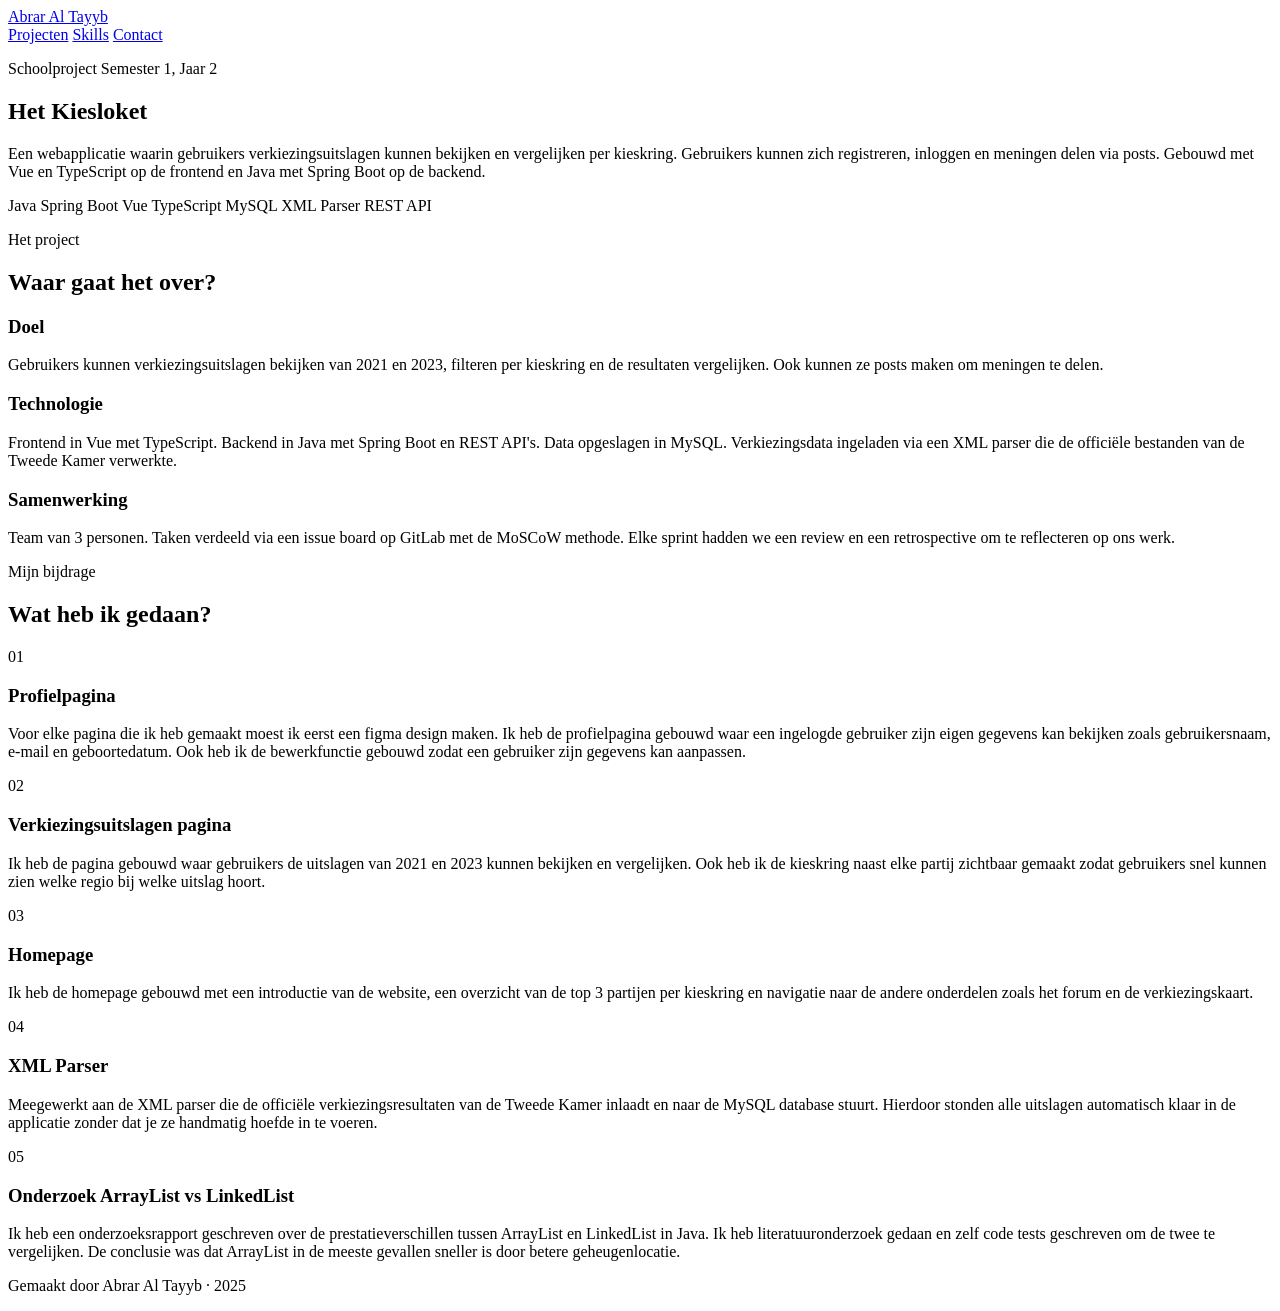
==== kiesloket.html @ 1af9d8f1 "feat: begonnen aan de kiesloket project pagina. de beschrijving van het project toegevoegd" ====
<!DOCTYPE html>
<html lang="nl">

<head>
  <meta charset="UTF-8">
  <meta name="viewport" content="width=device-width, initial-scale=1.0">
  <title>Kiesloket - Abrar Al Tayyb</title>
  <link rel="stylesheet" href="style.css">
</head>

<body>
  <header>
    <nav>
      <a href="index.html" class="logo">Abrar Al Tayyb</a>
      <div class="nav-links">
        <a href="index.html#projecten">Projecten</a>
        <a href="index.html#skills">Skills</a>
        <a href="index.html#contact">Contact</a>
      </div>
    </nav>
  </header>

  <main>
    <section class="project-hero">
      <p class="eyebrow">Schoolproject Semester 1, Jaar 2</p>
      <h1>Het Kiesloket</h1>
      <p class="hero-tekst">
        Een webapplicatie waarin gebruikers verkiezingsuitslagen kunnen bekijken
        en vergelijken per kieskring. Gebruikers kunnen zich registreren,
        inloggen en meningen delen via posts. Gebouwd met Vue en TypeScript
        op de frontend en Java met Spring Boot op de backend.
      </p>
      <div class="tag-rij">
        <span class="tag">Java</span>
        <span class="tag">Spring Boot</span>
        <span class="tag">Vue</span>
        <span class="tag">TypeScript</span>
        <span class="tag">MySQL</span>
        <span class="tag">XML Parser</span>
        <span class="tag">REST API</span>
      </div>
    </section>
    <section>
      <p class="sectie-label">Het project</p>
      <h2>Waar gaat het over?</h2>

      <div class="info-grid">

        <div class="info-kaart">
          <h3>Doel</h3>
          <p>
            Gebruikers kunnen verkiezingsuitslagen bekijken van 2021 en 2023,
            filteren per kieskring en de resultaten vergelijken.
            Ook kunnen ze posts maken om meningen te delen.
          </p>
        </div>

        <div class="info-kaart">
          <h3>Technologie</h3>
          <p>
            Frontend in Vue met TypeScript. Backend in Java met Spring Boot
            en REST API's. Data opgeslagen in MySQL.
            Verkiezingsdata ingeladen via een XML parser die de officiële
            bestanden van de Tweede Kamer verwerkte.
          </p>
        </div>

        <div class="info-kaart">
          <h3>Samenwerking</h3>
          <p>
            Team van 3 personen. Taken verdeeld via een issue board op GitLab
            met de MoSCoW methode. Elke sprint hadden we een review
            en een retrospective om te reflecteren op ons werk.
          </p>
        </div>

      </div>
    </section>
    <section>
      <p class="sectie-label">Mijn bijdrage</p>
      <h2>Wat heb ik gedaan?</h2>

      <div class="bijdrage-grid">

        <div class="bijdrage-kaart">
          <p class="project-nummer">01</p>
          <h3>Profielpagina</h3>
          <p>
            Voor elke pagina die ik heb gemaakt moest ik eerst een figma design maken. Ik heb de profielpagina gebouwd waar een ingelogde gebruiker
            zijn eigen gegevens kan bekijken zoals gebruikersnaam,
            e-mail en geboortedatum. Ook heb ik de bewerkfunctie
            gebouwd zodat een gebruiker zijn gegevens kan aanpassen.
          </p>
        </div>

        <div class="bijdrage-kaart">
          <p class="project-nummer">02</p>
          <h3>Verkiezingsuitslagen pagina</h3>
          <p>
            Ik heb de pagina gebouwd waar gebruikers de uitslagen van 2021
            en 2023 kunnen bekijken en vergelijken. Ook heb ik de kieskring
            naast elke partij zichtbaar gemaakt zodat gebruikers snel kunnen
            zien welke regio bij welke uitslag hoort.
          </p>
        </div>

        <div class="bijdrage-kaart">
          <p class="project-nummer">03</p>
          <h3>Homepage</h3>
          <p>
            Ik heb de homepage gebouwd met een introductie van de website,
            een overzicht van de top 3 partijen per kieskring
            en navigatie naar de andere onderdelen zoals het forum
            en de verkiezingskaart.
          </p>
        </div>

        <div class="bijdrage-kaart">
          <p class="project-nummer">04</p>
          <h3>XML Parser</h3>
          <p>
            Meegewerkt aan de XML parser die de officiële verkiezingsresultaten
            van de Tweede Kamer inlaadt en naar de MySQL database stuurt.
            Hierdoor stonden alle uitslagen automatisch klaar in de applicatie
            zonder dat je ze handmatig hoefde in te voeren.
          </p>
        </div>

        <div class="bijdrage-kaart">
          <p class="project-nummer">05</p>
          <h3>Onderzoek ArrayList vs LinkedList</h3>
          <p>
            Ik heb een onderzoeksrapport geschreven over de prestatieverschillen
            tussen ArrayList en LinkedList in Java. Ik heb literatuuronderzoek
            gedaan en zelf code tests geschreven om de twee te vergelijken.
            De conclusie was dat ArrayList in de meeste gevallen sneller is
            door betere geheugenlocatie.
          </p>
        </div>

      </div>
    </section>
  </main>

  <footer>
    <p>Gemaakt door Abrar Al Tayyb · 2025</p>
  </footer>

</body>
</html>
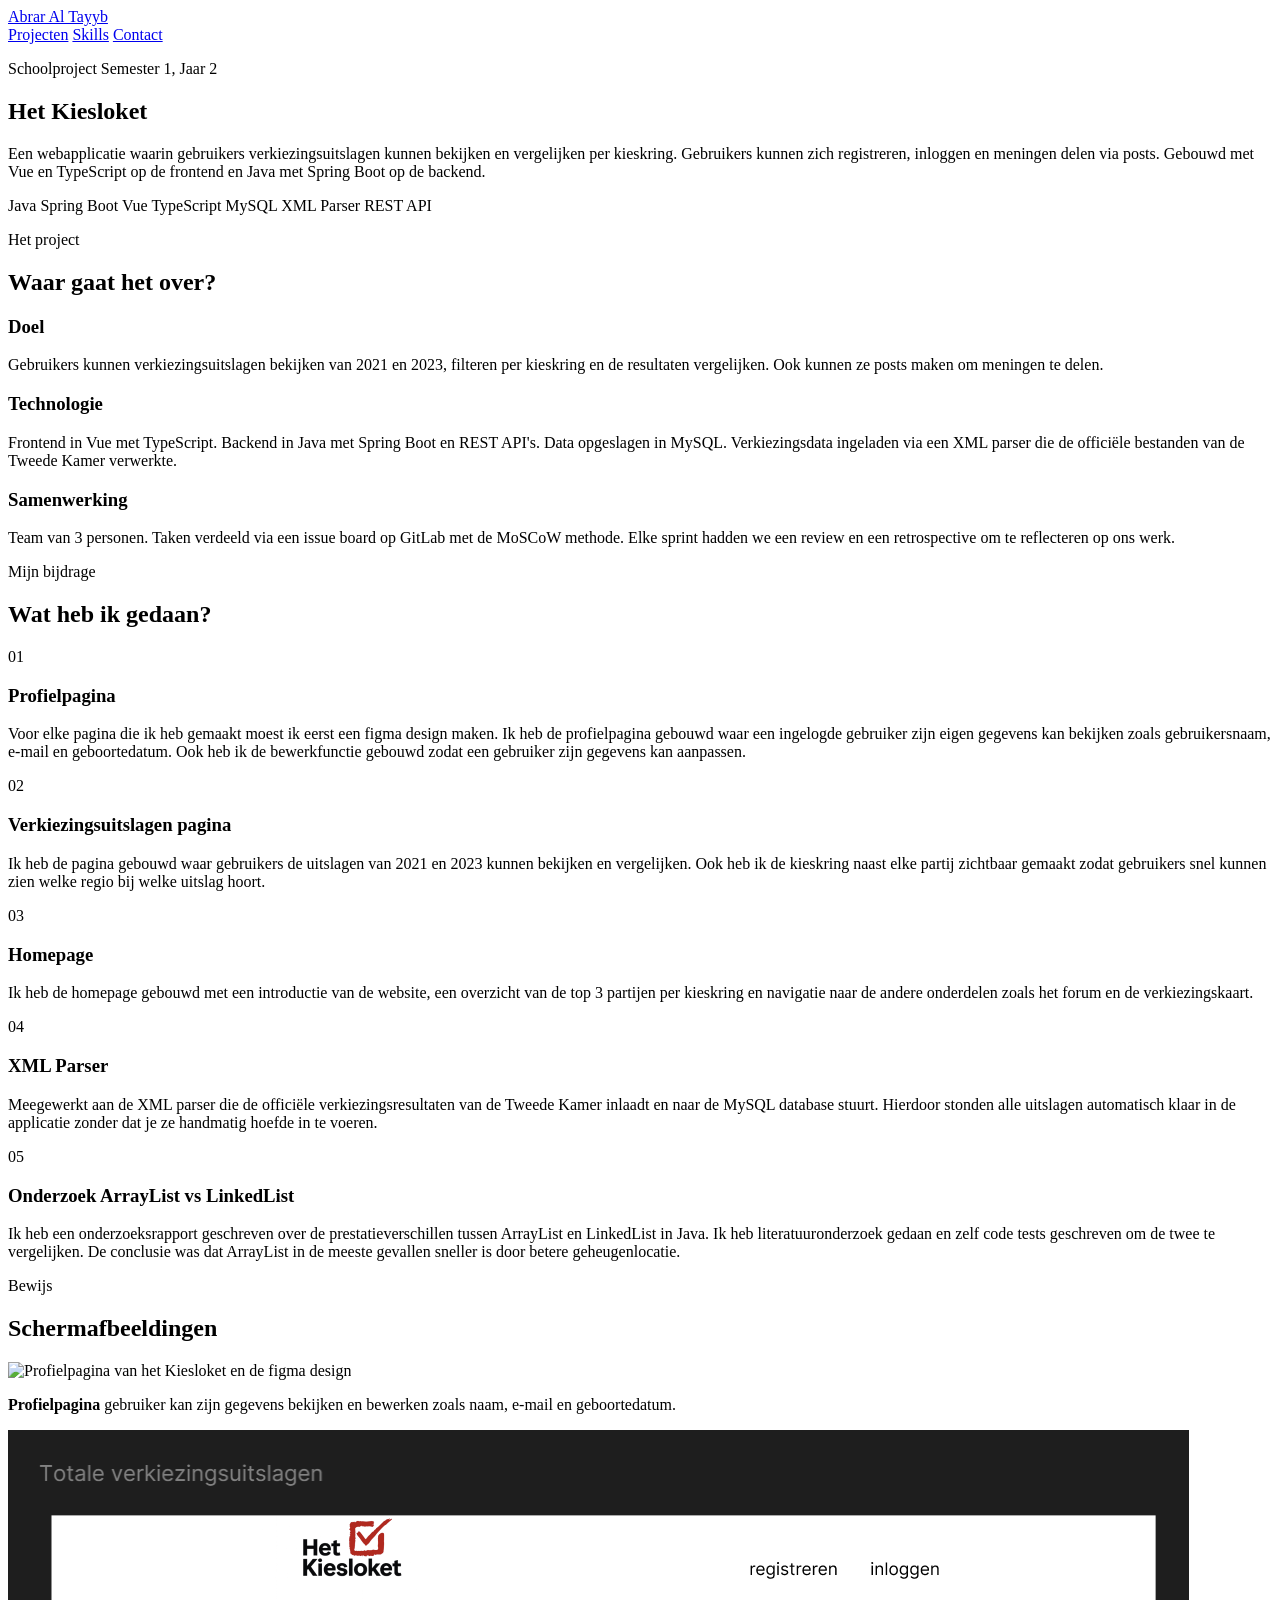
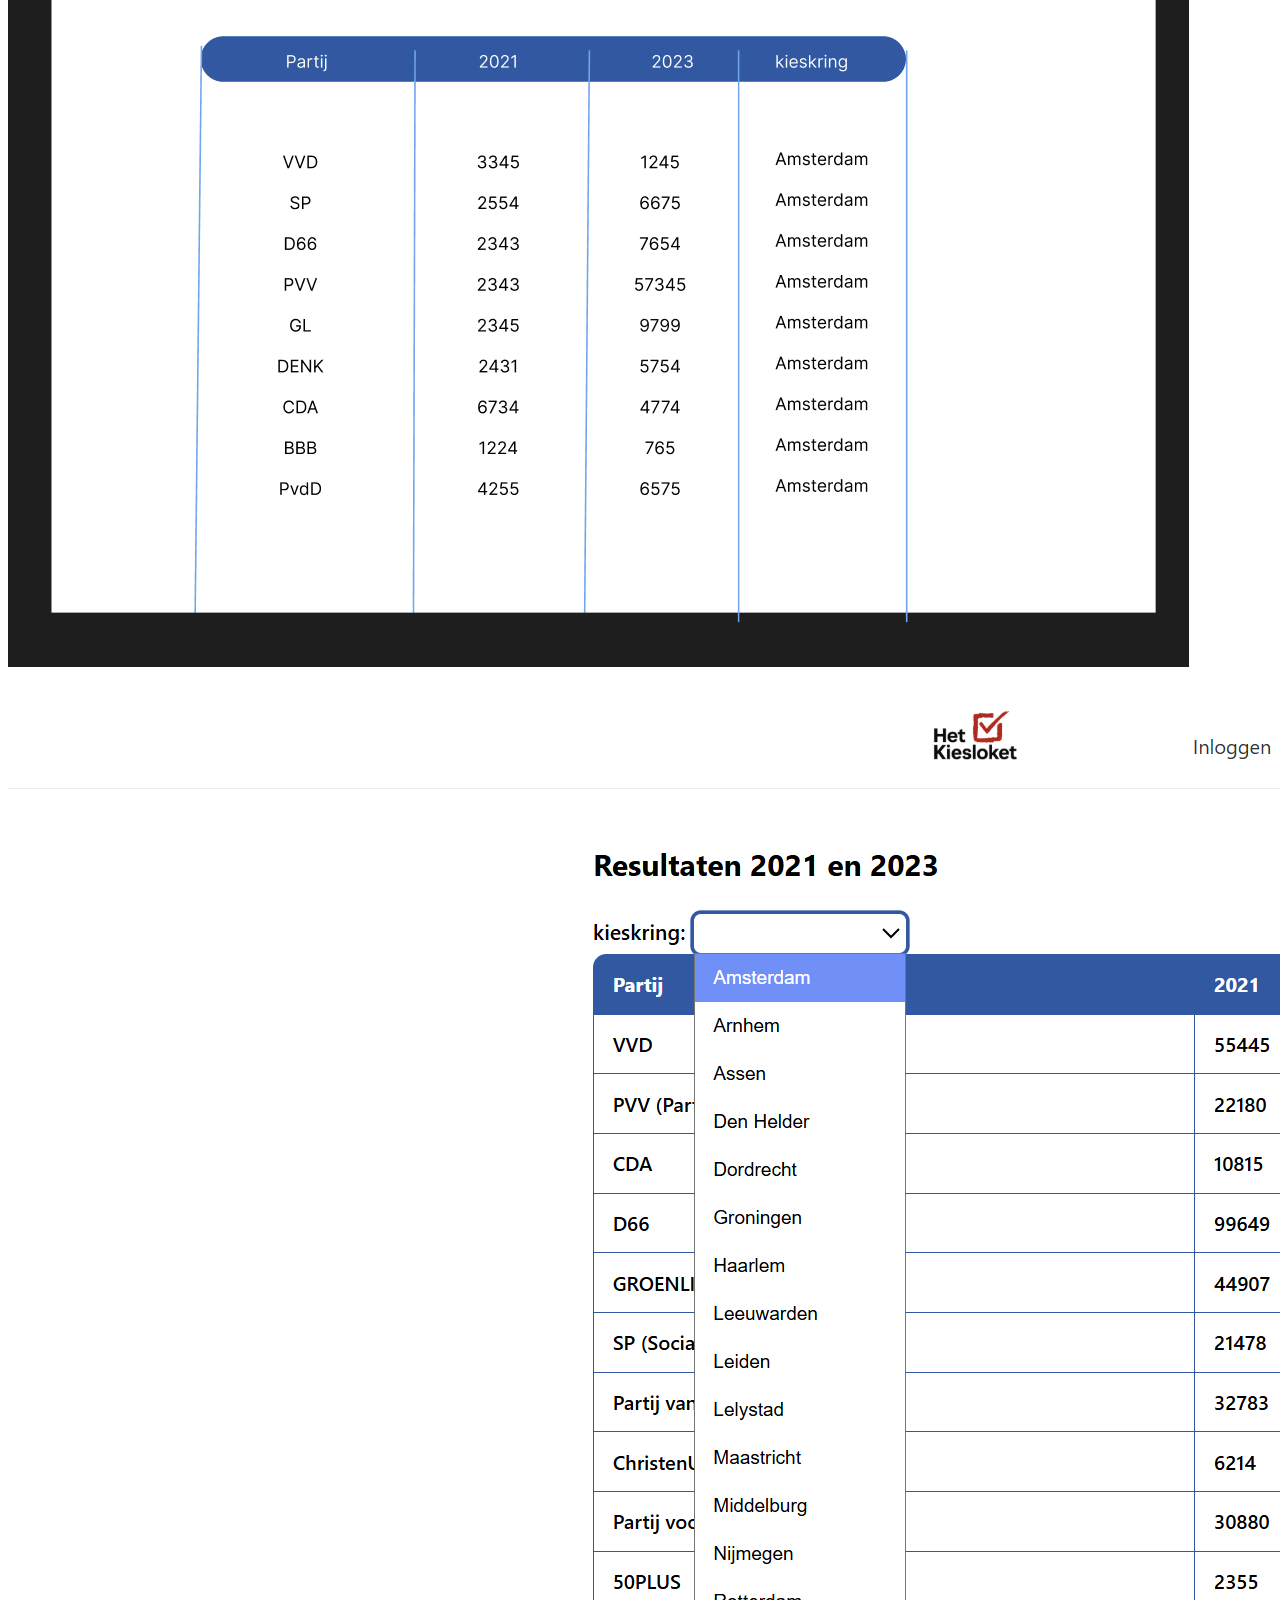
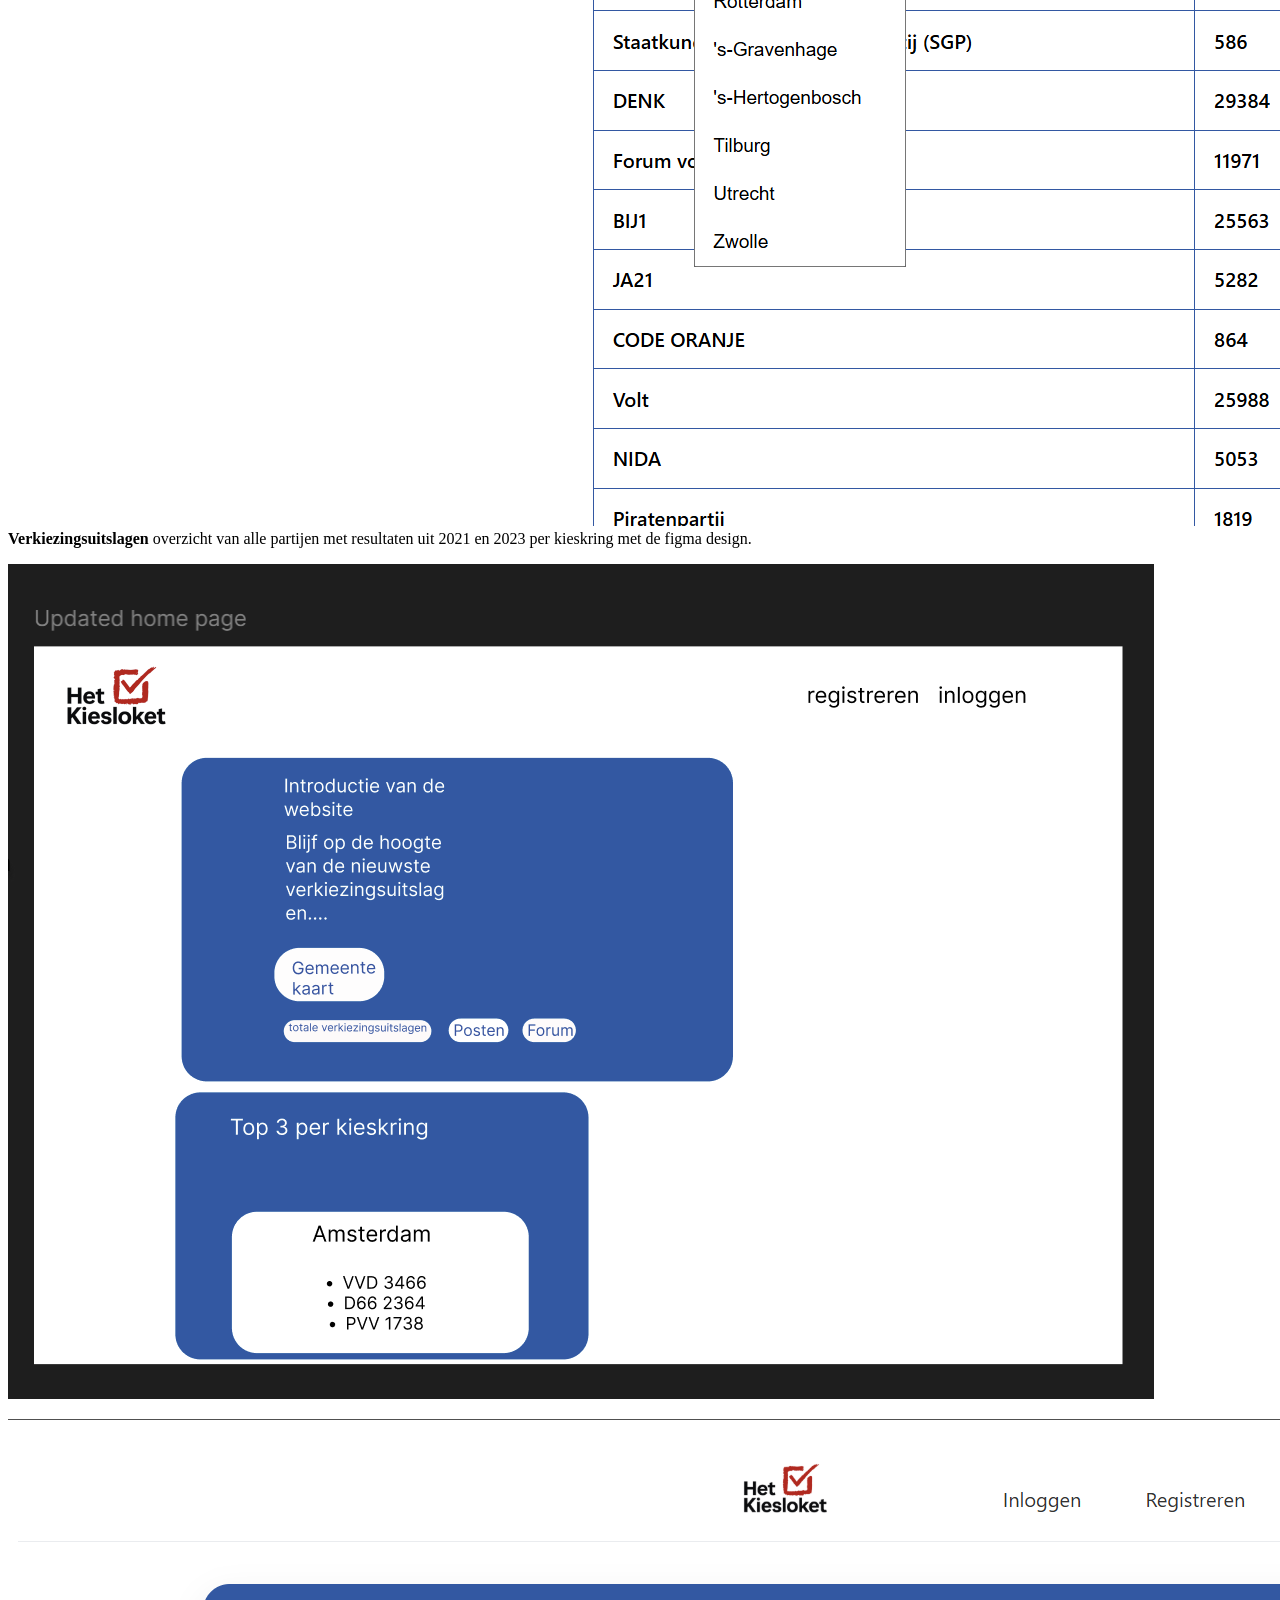
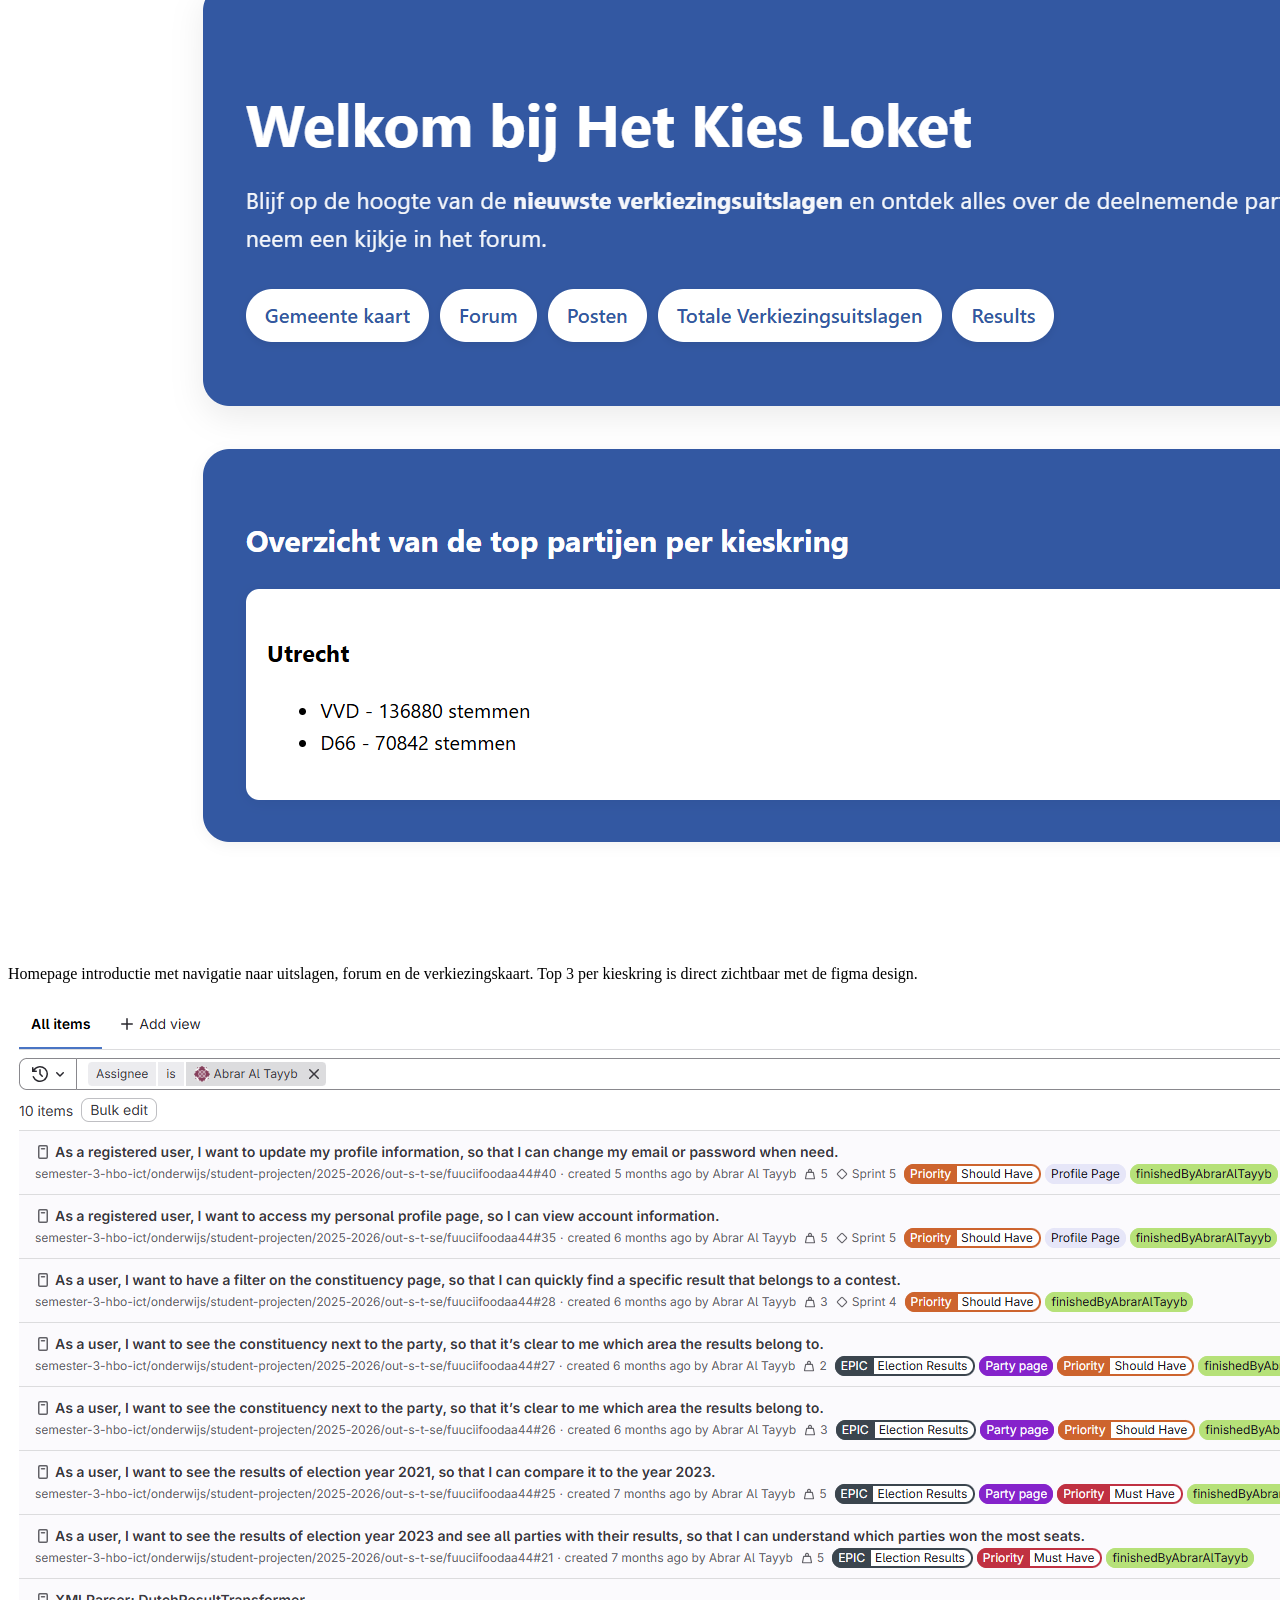
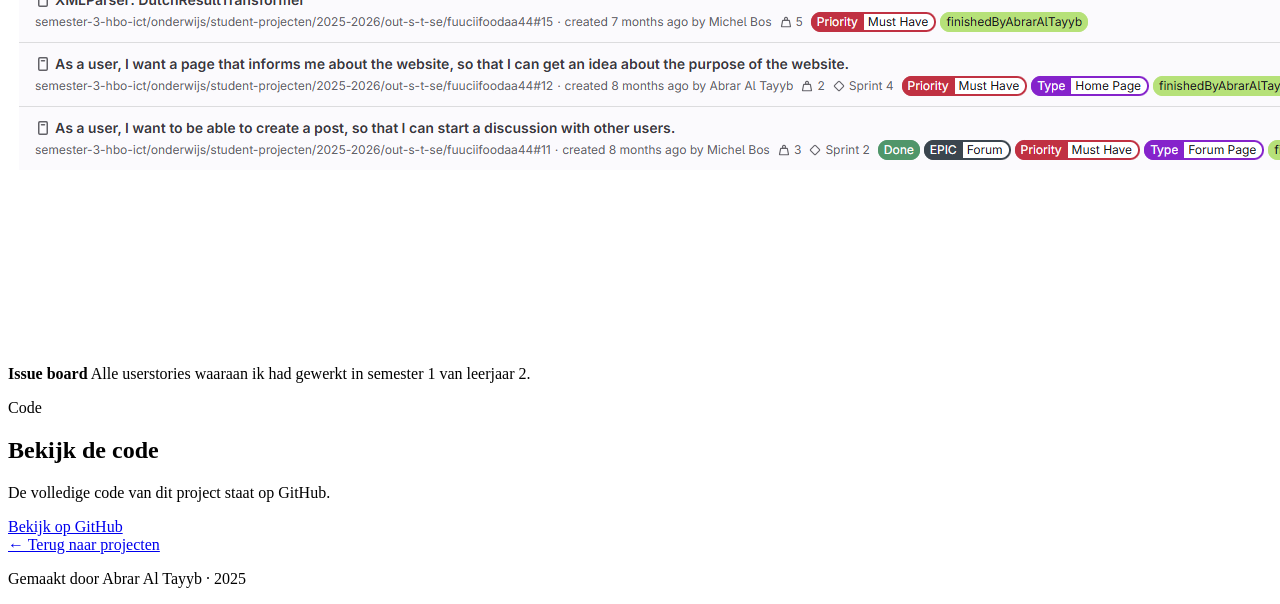
==== commit 3c94e63e: "feat: de bewijzen toegevoegd aan de kiesloket project pagina en de links gefixt van de nao project p" ====
--- a/kiesloket.html
+++ b/kiesloket.html
@@ -140,6 +140,73 @@
 
       </div>
     </section>
+     <section>
+      <p class="sectie-label">Bewijs</p>
+      <h2>Schermafbeeldingen</h2>
+      <div class="bewijs-grid">
+
+        <div class="bewijs-kaart">
+          <img src="image/profielProfiel.png" 
+               alt="Profielpagina van het Kiesloket en de figma design">
+          <p>
+            <strong>Profielpagina</strong> gebruiker kan zijn gegevens
+            bekijken en bewerken zoals naam, e-mail en geboortedatum.
+          </p>
+        </div>
+
+        <div class="bewijs-kaart">
+          <img src="image/resultatenPagina.png" 
+               alt="Verkiezingsuitslagen pagina">
+               <img src="image/resultatenPagina1.png"
+               alt="verkeisingsuitslagen pagina"
+          <p>
+            <strong>Verkiezingsuitslagen</strong> overzicht van alle partijen
+            met resultaten uit 2021 en 2023 per kieskring met de figma design.
+          </p>
+        </div>
+
+        <div class="bewijs-kaart">
+          <img src="image/homePagina.png" 
+               alt="Homepage van het Kiesloket">
+          <p>
+            <img src="image/homePagina1.png"
+            <strong>Homepage</strong> introductie met navigatie naar
+            uitslagen, forum en de verkiezingskaart. Top 3 per kieskring
+            is direct zichtbaar met de figma design.
+          </p>
+        </div>
+
+        <div class="bewijs-kaart">
+          <img src="image/issues.png" 
+               alt="Issue board op GitLab met mijn taken">
+          <p>
+            <strong>Issue board</strong>
+            Alle userstories waaraan ik had gewerkt in semester 1 van leerjaar 2.
+          </p>
+        </div>
+
+      </div>
+    </section>
+
+    <section>
+      <p class="sectie-label">Code</p>
+      <h2>Bekijk de code</h2>
+      <p class="contact-tekst">
+        De volledige code van dit project staat op GitHub.
+      </p>
+      <a href="https://github.com/abrartayyb/Kiesloket" 
+         target="_blank" 
+         class="knop-primary">
+        Bekijk op GitHub
+      </a>
+    </section>
+
+    <!-- Terug knop naar de hoofdpagina -->
+    <section>
+      <a href="index.html#projecten" class="knop-secondary">
+        ← Terug naar projecten
+      </a>
+    </section>
   </main>
 
   <footer>
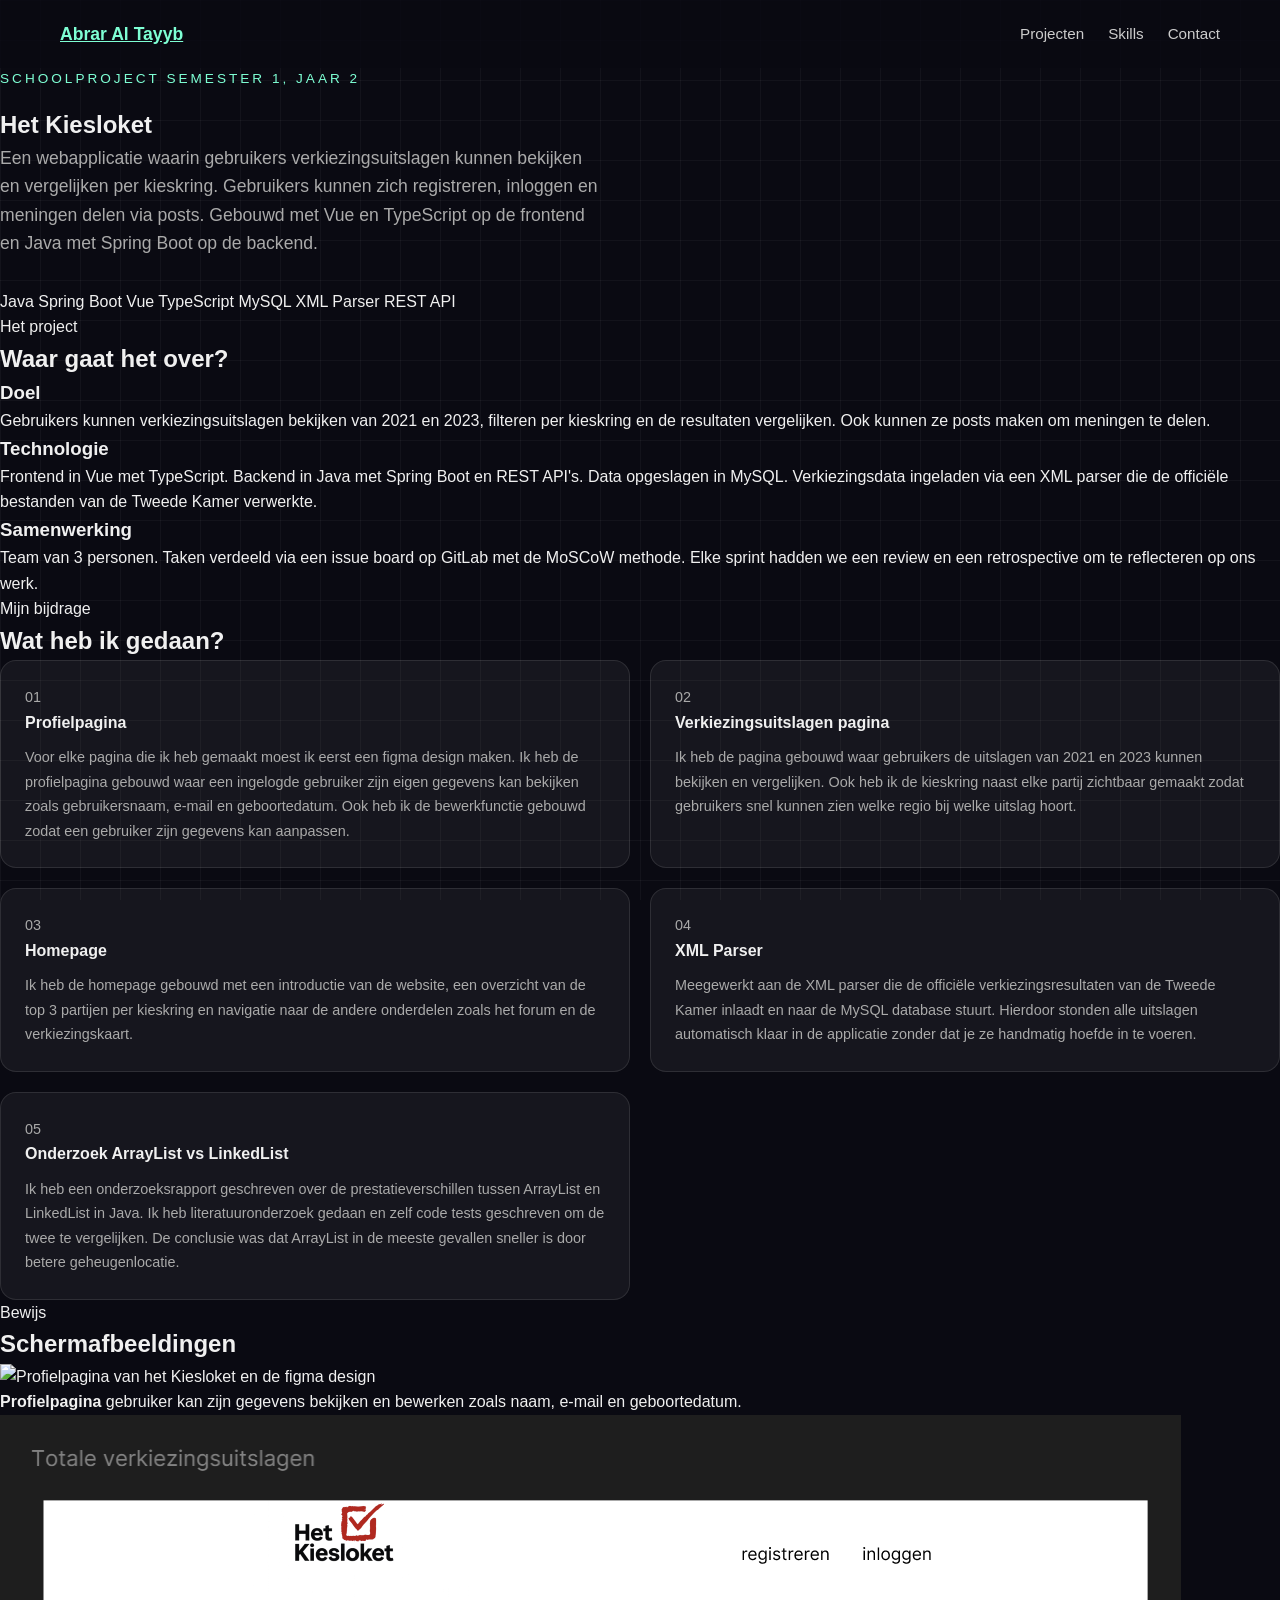
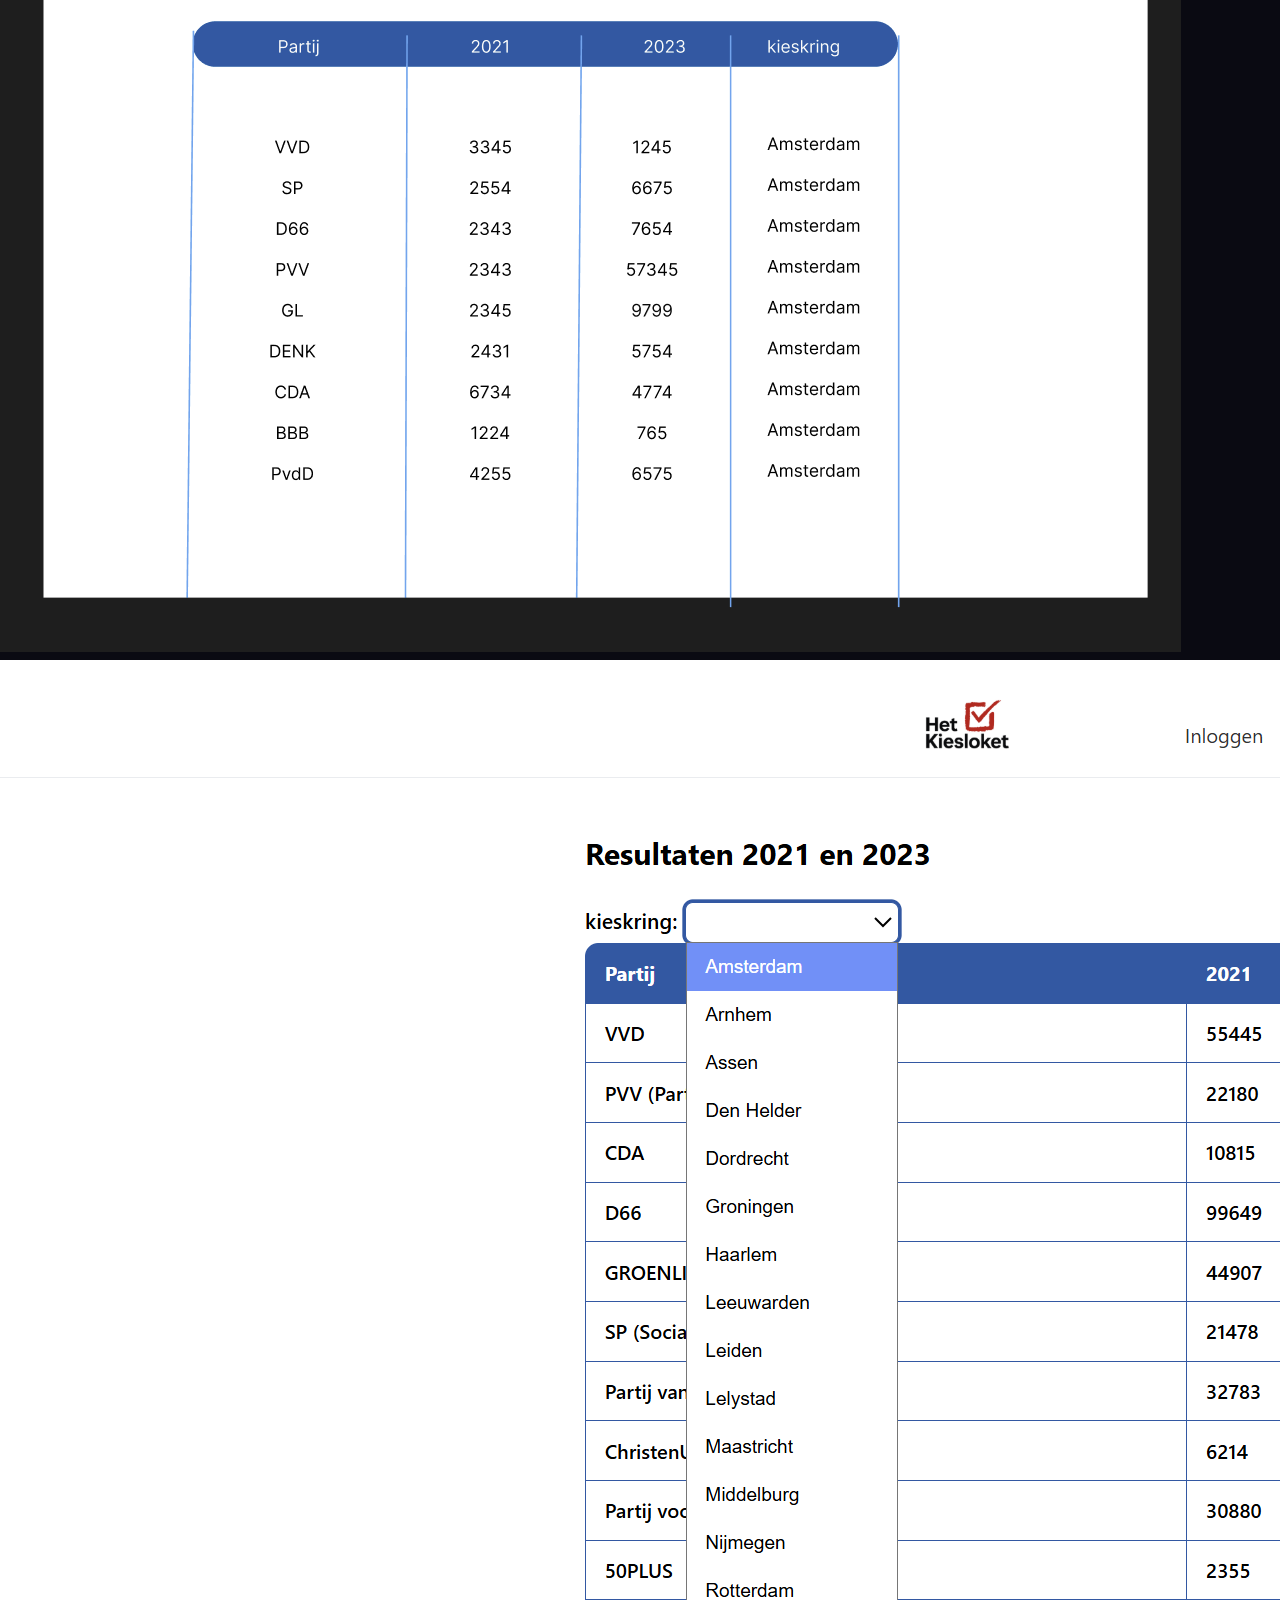
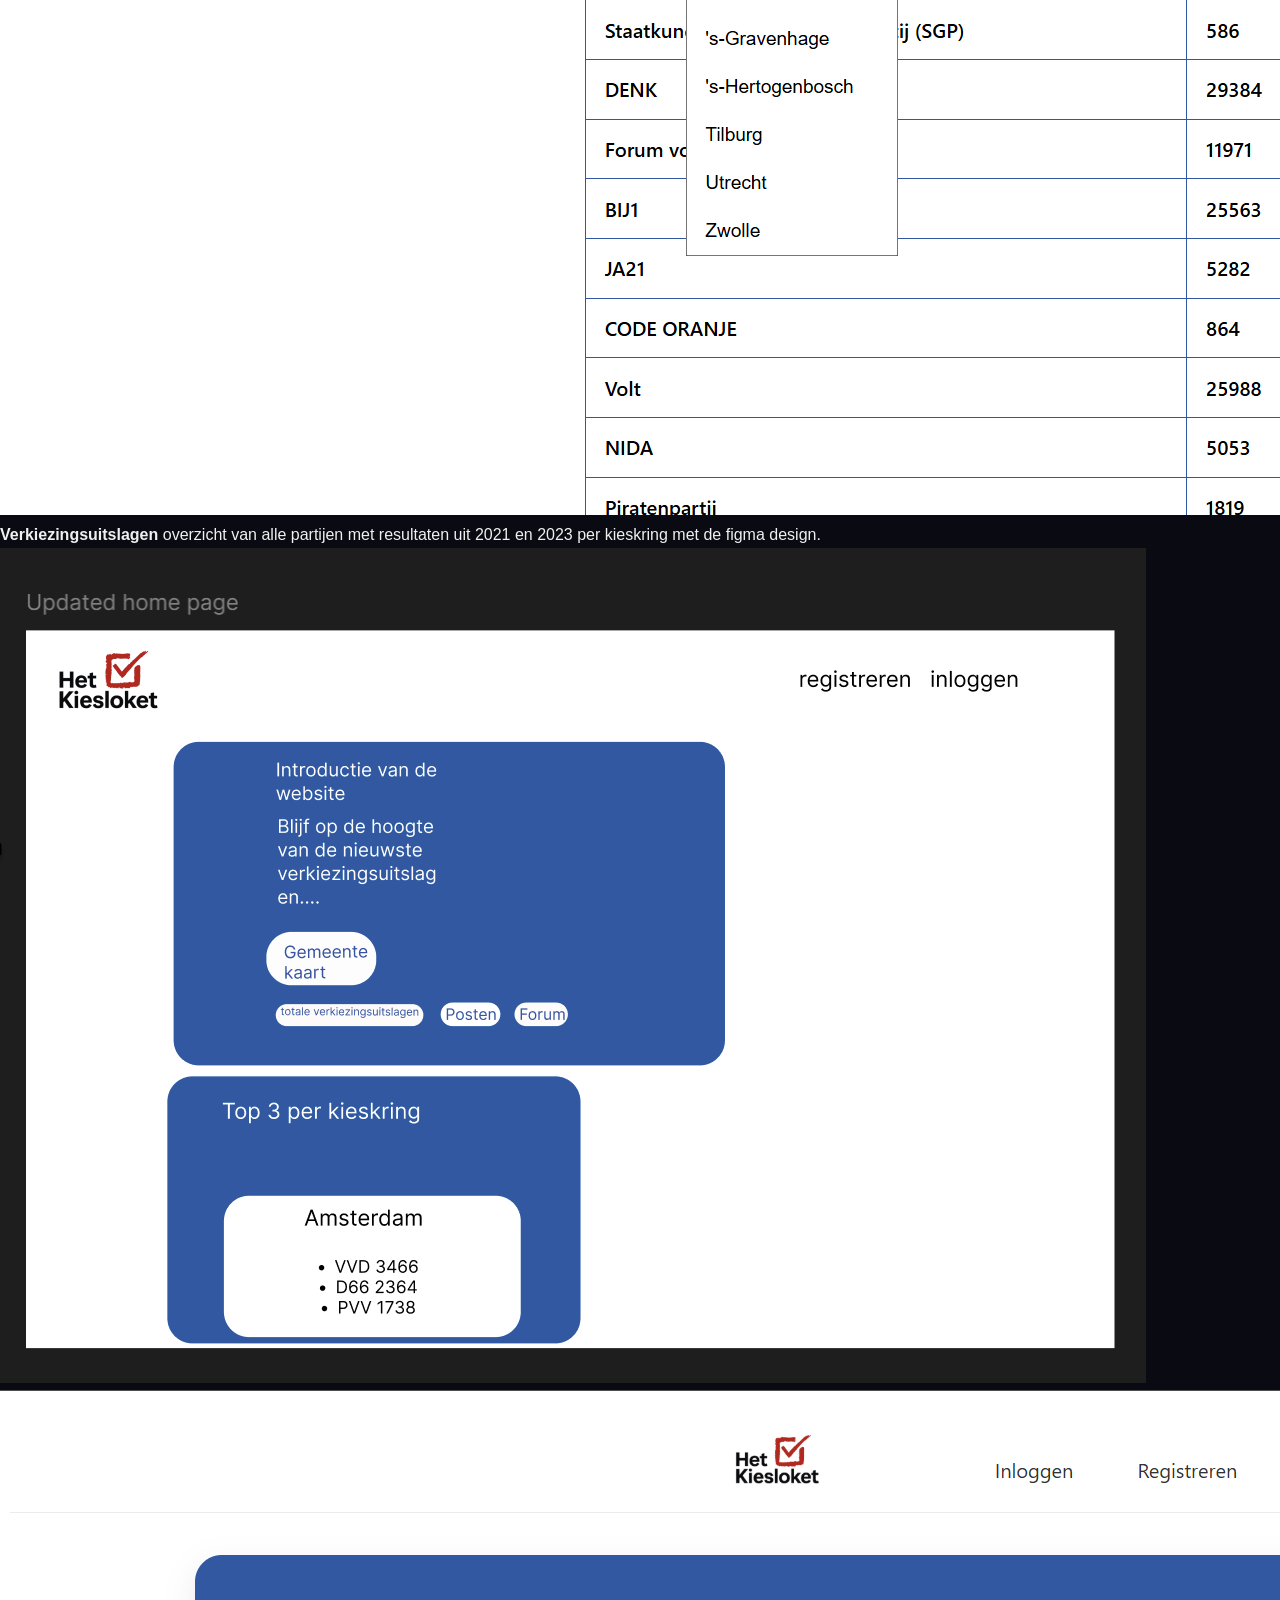
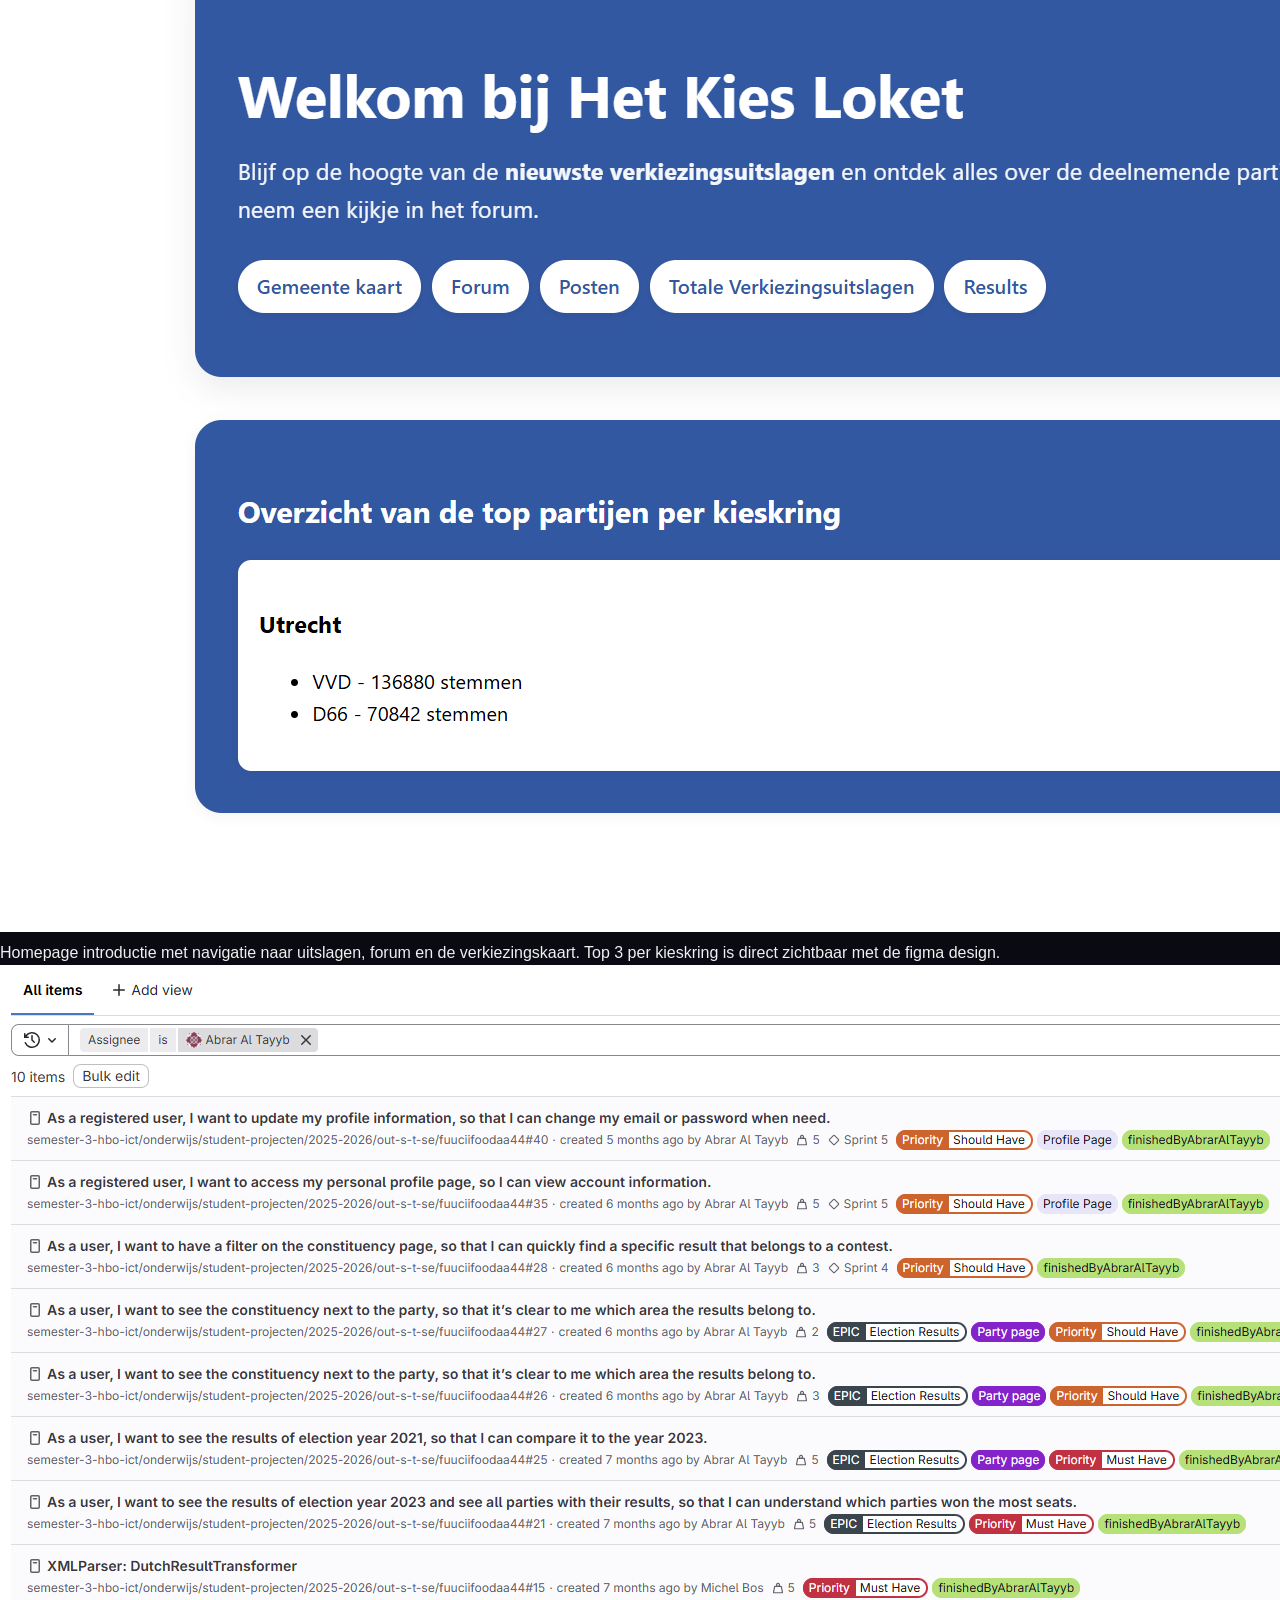
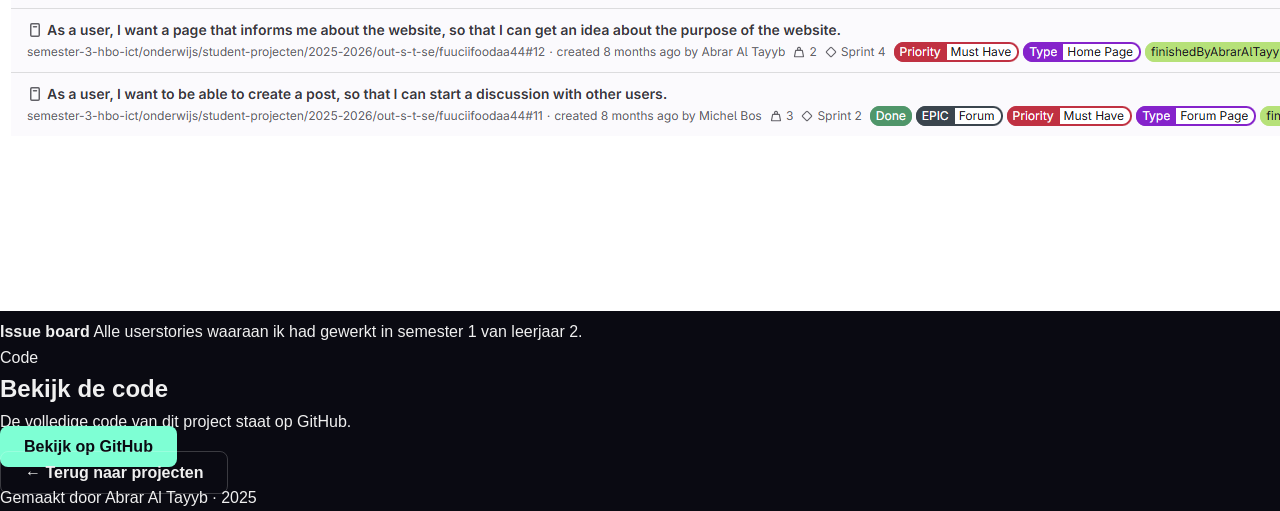
==== commit 908ee9a2: "feat: de juiste css file toegevoeg" ====
--- a/kiesloket.html
+++ b/kiesloket.html
@@ -5,7 +5,7 @@
   <meta charset="UTF-8">
   <meta name="viewport" content="width=device-width, initial-scale=1.0">
   <title>Kiesloket - Abrar Al Tayyb</title>
-  <link rel="stylesheet" href="style.css">
+  <link rel="stylesheet" href="styling.css">
 </head>
 
 <body>
--- a/styling.css
+++ b/styling.css
@@ -0,0 +1,164 @@
+/*Alles resetten zodat elke browser hetzelfde begint.*/
+*{
+    margin: 0;
+    padding: 0;
+    box-sizing: border-box;
+}
+
+/*de achtergrond en de lettertype van de pagina*/
+body {
+    background-color: #0a0a12;
+    color: #f0f0f0;
+    font-family: Arial, sana-serif;
+    line-height: 1.6;
+}
+
+/*de streepjes achtergrond- dit zijn de dunne lijnen op de pagina
+de body::before is voor een onzichtbare laagje met streepjes*/
+body::before {
+    content:"";
+    position: fixed;
+    top:0;
+    left:0;
+    width: 100%;
+    height: 100%;
+    background-image:linear-gradient(rgba(255,255,255,0.04) 1px, transparent 1px),
+    linear-gradient(90deg, rgba(255,255,255,0.04) 1px, transparent 1px);
+    background-size: 40px 40px;
+    z-index: -1;
+
+}
+
+/* De navigatiebalk */
+nav {
+    display: flex;
+    justify-content: space-between;
+    align-items: center;
+    padding: 20px 60px;
+    background-color: rgba(10, 10, 18, 0.85);
+    position: sticky;
+    top: 0;
+}
+
+/* Je naam links in de navbar */
+.logo {
+    font-weight: bold;
+    font-size: 1.1rem;
+    color: #7effd4;
+}
+
+/* De linkjes rechts in de navbar */
+.nav-links {
+    display: flex;
+    gap: 24px;
+}
+
+.nav-links a {
+    color: #cccccc;
+    text-decoration: none;
+    font-size: 0.95rem;
+}
+
+.nav-links a:hover {
+    color: #7effd4;
+}
+
+/* De hero sectie */
+.hero {
+    min-height: 90vh;
+    display: flex;
+    flex-direction: column;
+    justify-content: center;
+    padding: 0 60px;
+    max-width: 900px;
+}
+
+/* Kleine tekst boven je naam */
+.eyebrow {
+    color: #7effd4;
+    font-size: 0.85rem;
+    letter-spacing: 3px;
+    text-transform: uppercase;
+    margin-bottom: 16px;
+}
+
+/* Je naam groot */
+.hero h1 {
+    font-size: 4rem;
+    font-weight: bold;
+    margin-bottom: 20px;
+    line-height: 1.1;
+}
+
+/* De beschrijvende tekst */
+.hero-tekst {
+    color: #aaaaaa;
+    font-size: 1.1rem;
+    max-width: 600px;
+    margin-bottom: 32px;
+}
+
+/* De twee knoppen naast elkaar */
+.knoppen {
+    display: flex;
+    gap: 16px;
+}
+
+/* Groene knop */
+.knop-primary {
+    background-color: #7effd4;
+    color: #0a0a12;
+    padding: 12px 24px;
+    border-radius: 8px;
+    text-decoration: none;
+    font-weight: bold;
+}
+
+/* Doorzichtige knop */
+.knop-secondary {
+    background-color: transparent;
+    color: #f0f0f0;
+    padding: 12px 24px;
+    border-radius: 8px;
+    text-decoration: none;
+    font-weight: bold;
+    border: 1px solid rgba(255,255,255,0.2);
+}
+
+/* Hover effect op beide knoppen */
+.knop-primary:hover,
+.knop-secondary:hover {
+    opacity: 0.85;
+}
+
+/* Twee kolommen met kaarten voor elke bijdrage */
+.bijdrage-grid {
+  display: grid;
+  grid-template-columns: repeat(2, 1fr);
+  gap: 20px;
+}
+
+/* Elke bijdrage kaart */
+.bijdrage-kaart {
+  background: rgba(255,255,255,0.05);
+  border: 1px solid rgba(255,255,255,0.1);
+  border-radius: 16px;
+  padding: 24px;
+  transition: transform 0.2s ease, border-color 0.2s ease;
+}
+
+.bijdrage-kaart:hover {
+  transform: translateY(-4px);
+  border-color: rgba(126,255,212,0.3);
+}
+
+.bijdrage-kaart h3 {
+  font-size: 1rem;
+  margin-bottom: 10px;
+}
+
+.bijdrage-kaart p {
+  color: #aaaaaa;
+  font-size: 0.9rem;
+  line-height: 1.7;
+}
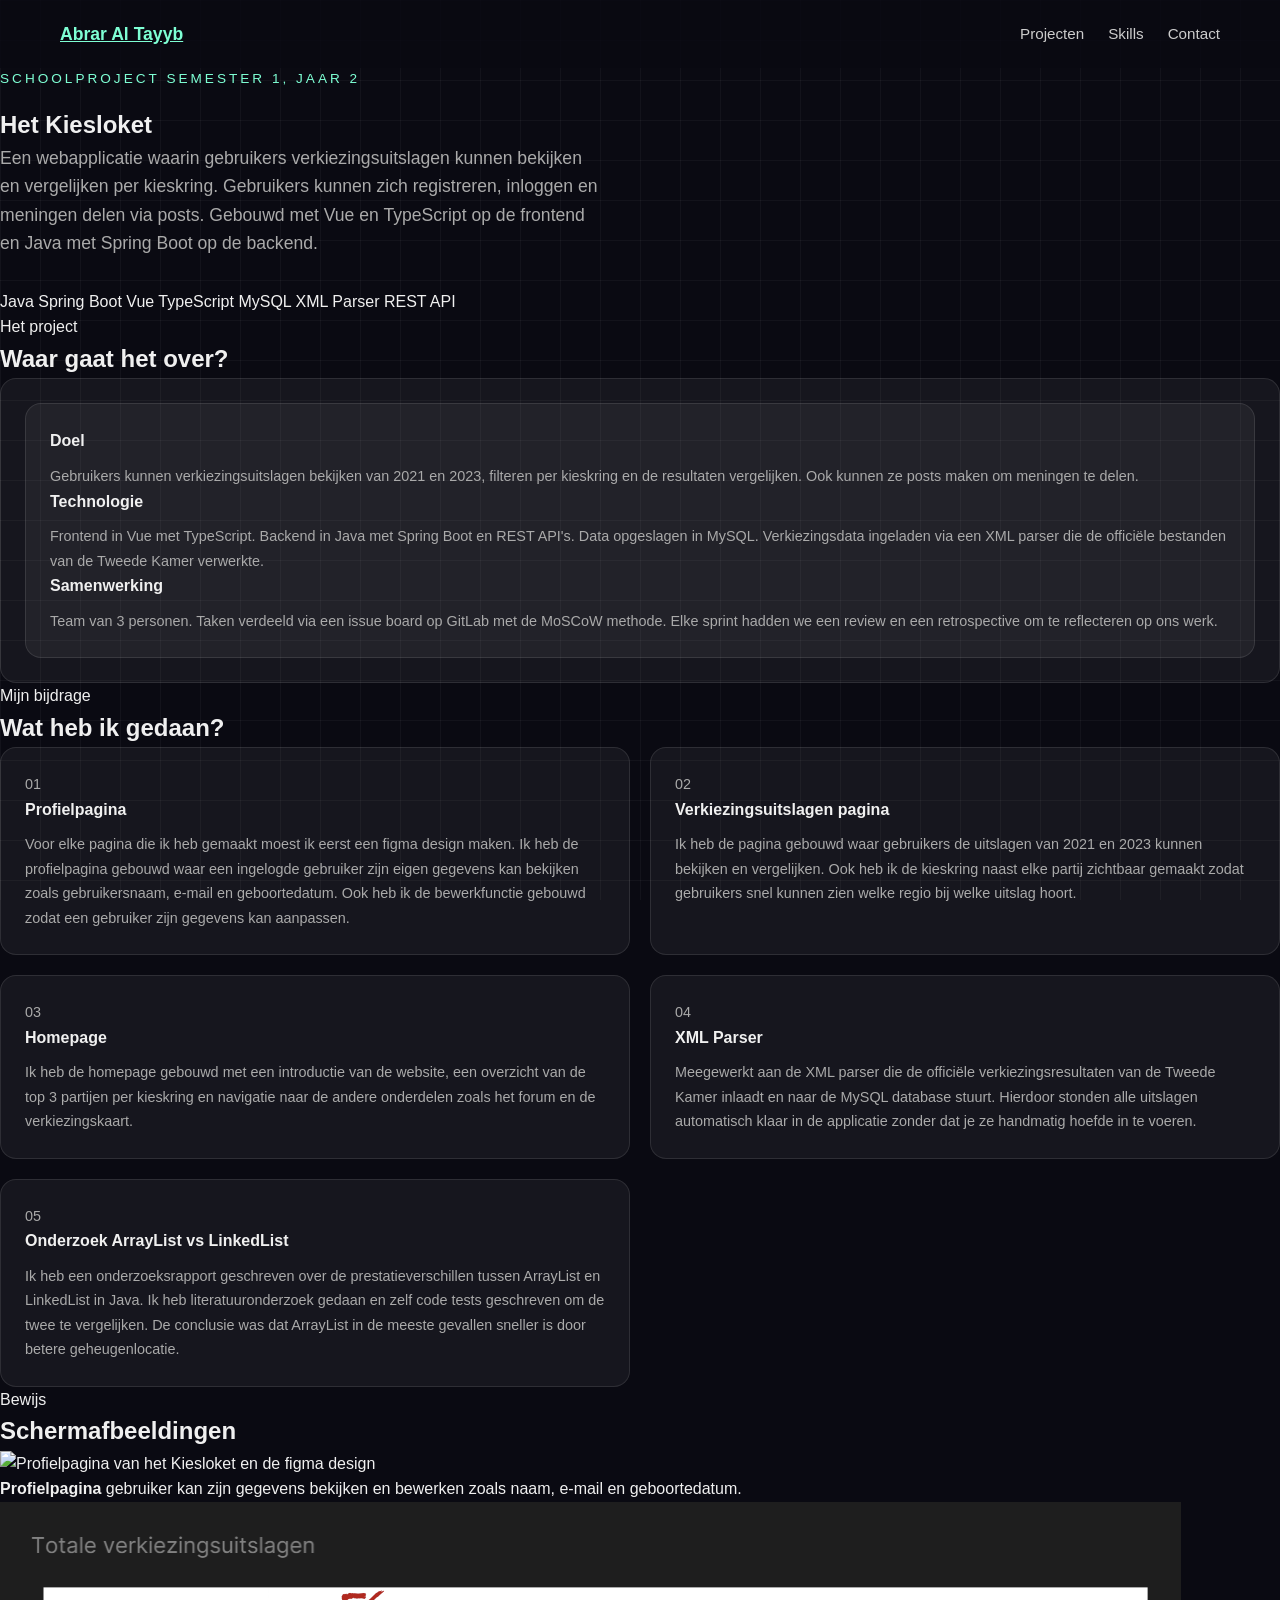
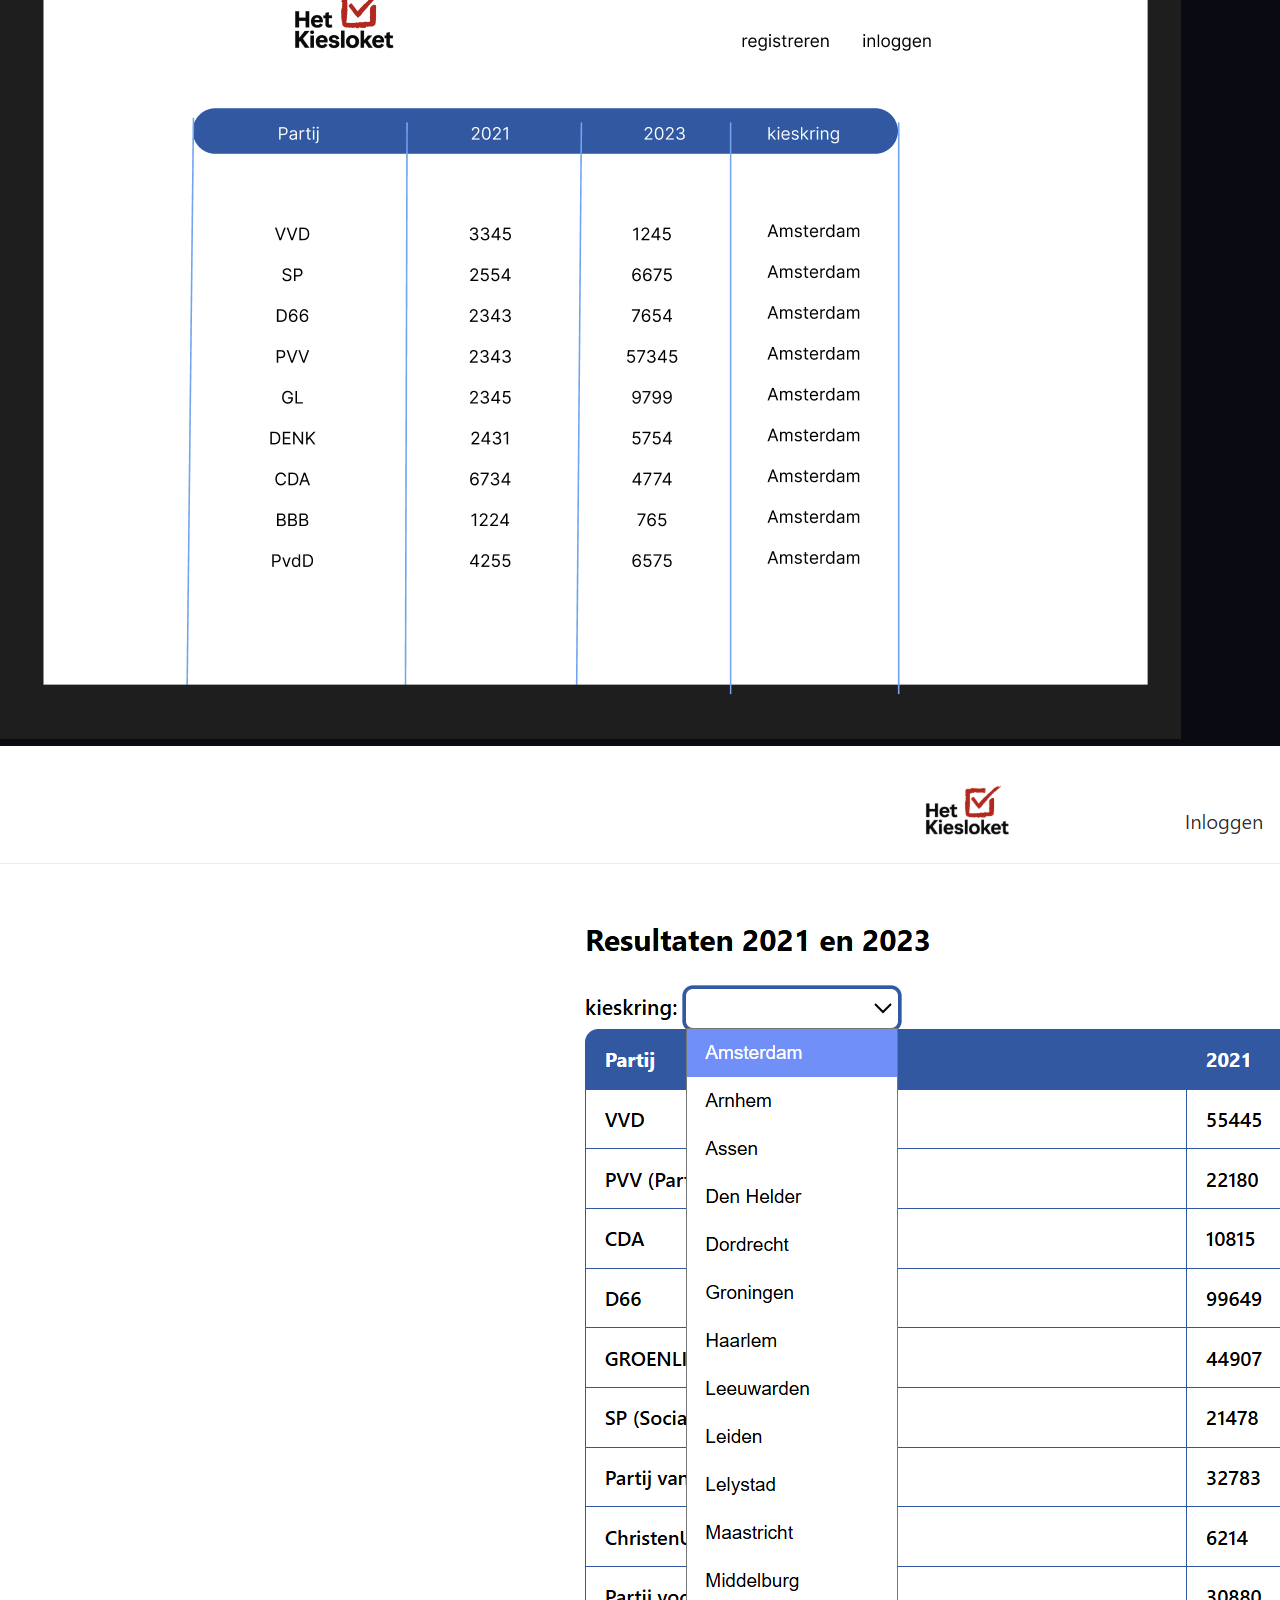
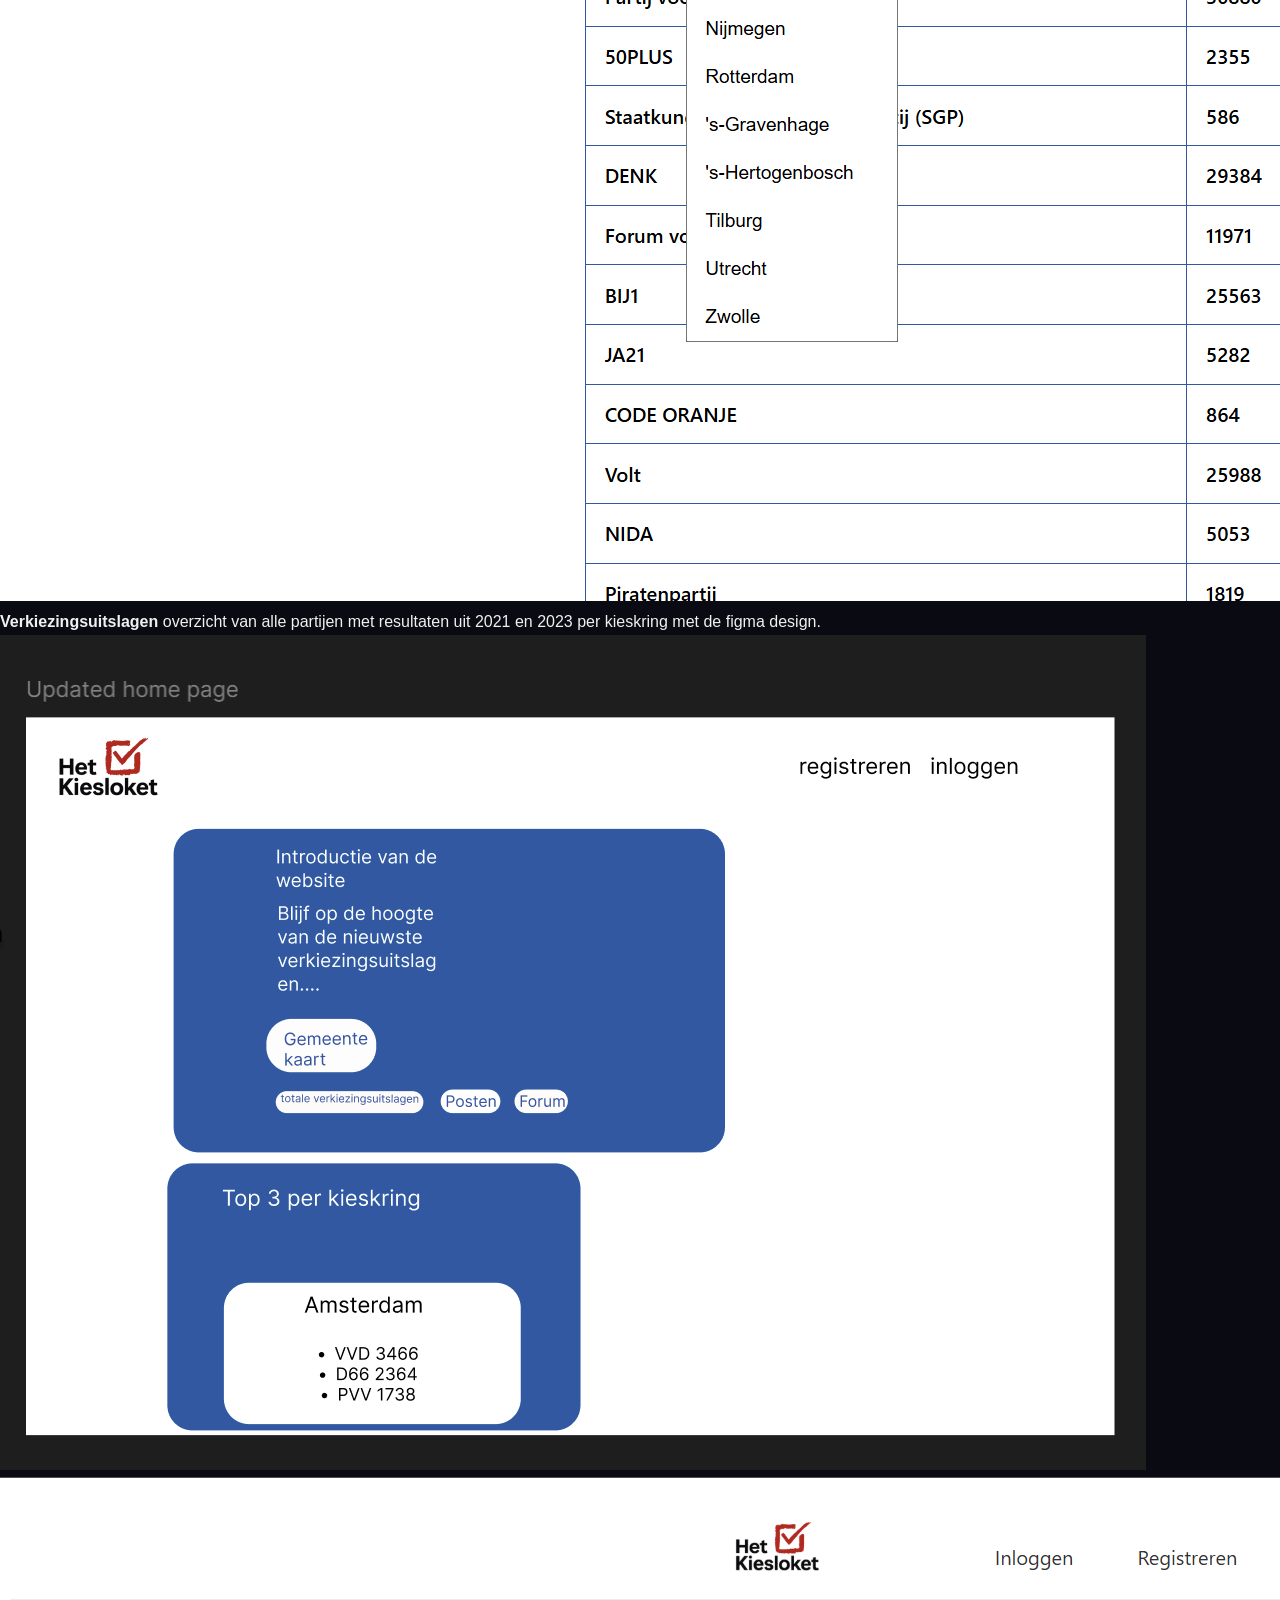
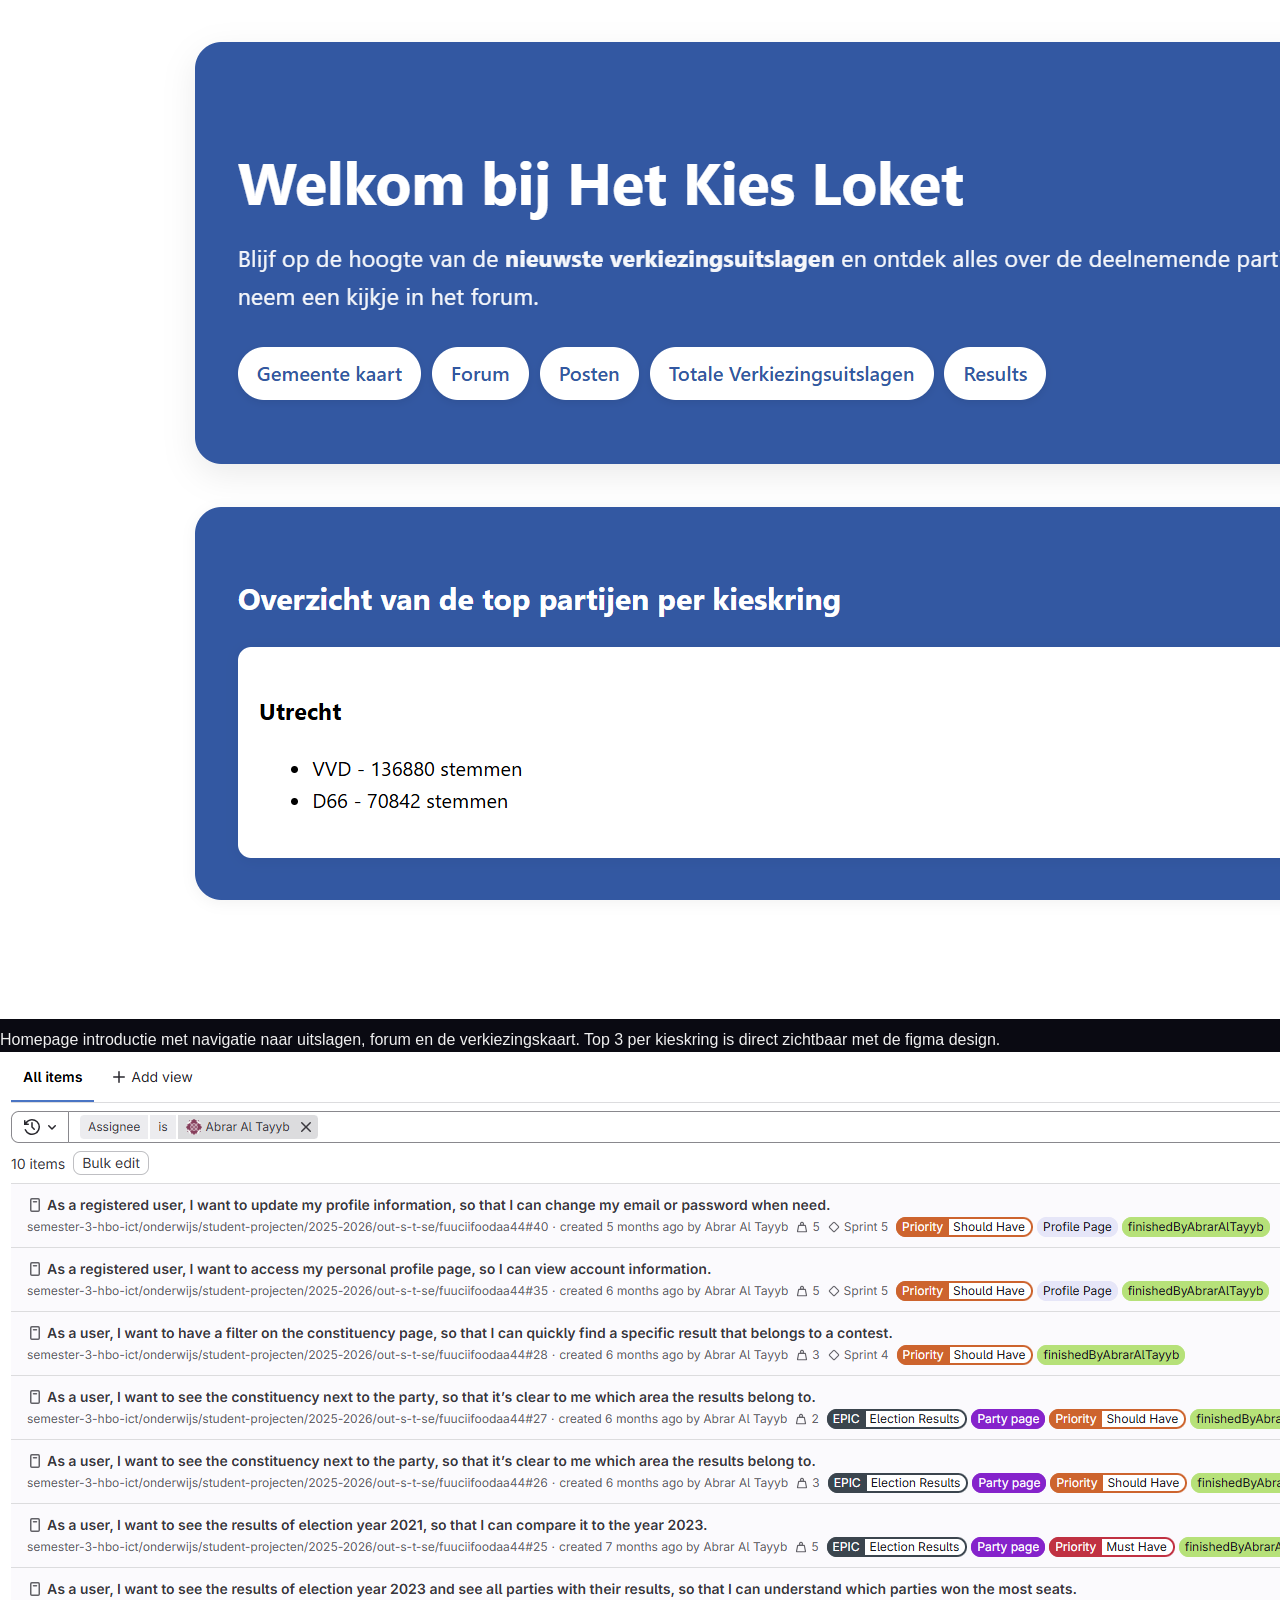
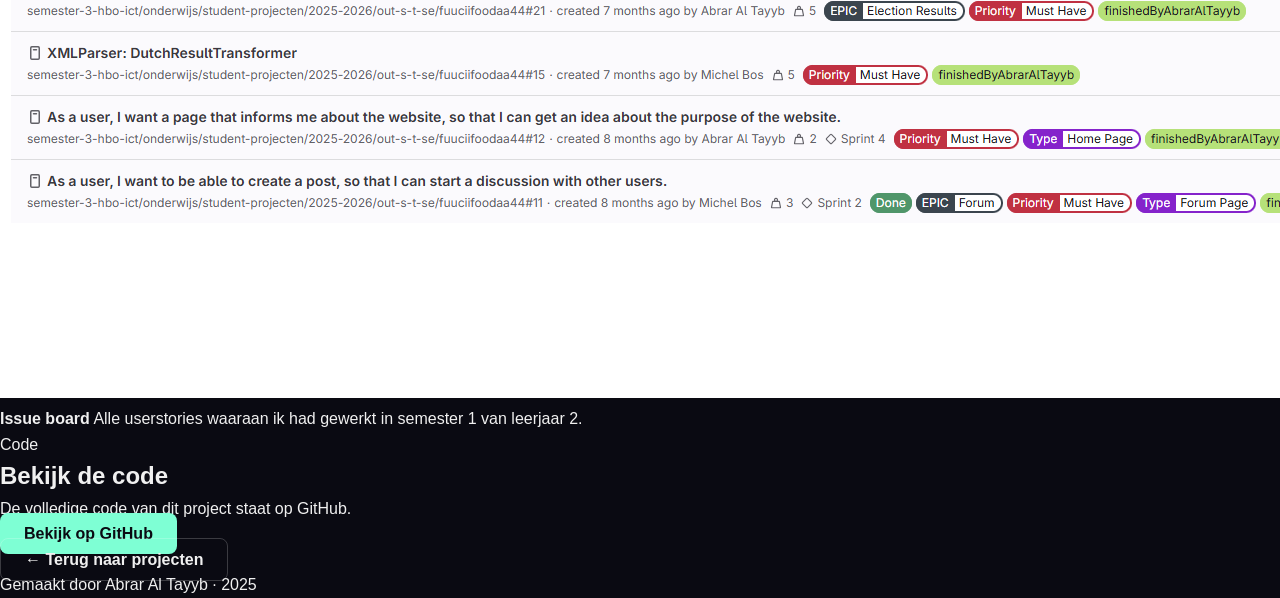
==== commit 3b1b6e0f: "fix:  de tekst van de kiesloket pagina gefixt" ====
--- a/kiesloket.html
+++ b/kiesloket.html
@@ -41,10 +41,14 @@
       </div>
     </section>
     <section>
+        
       <p class="sectie-label">Het project</p>
       <h2>Waar gaat het over?</h2>
 
-      <div class="info-grid">
+ <div class="bijdrage-kaart">
+        
+
+      <div class="bijdrage-kaart">
 
         <div class="info-kaart">
           <h3>Doel</h3>
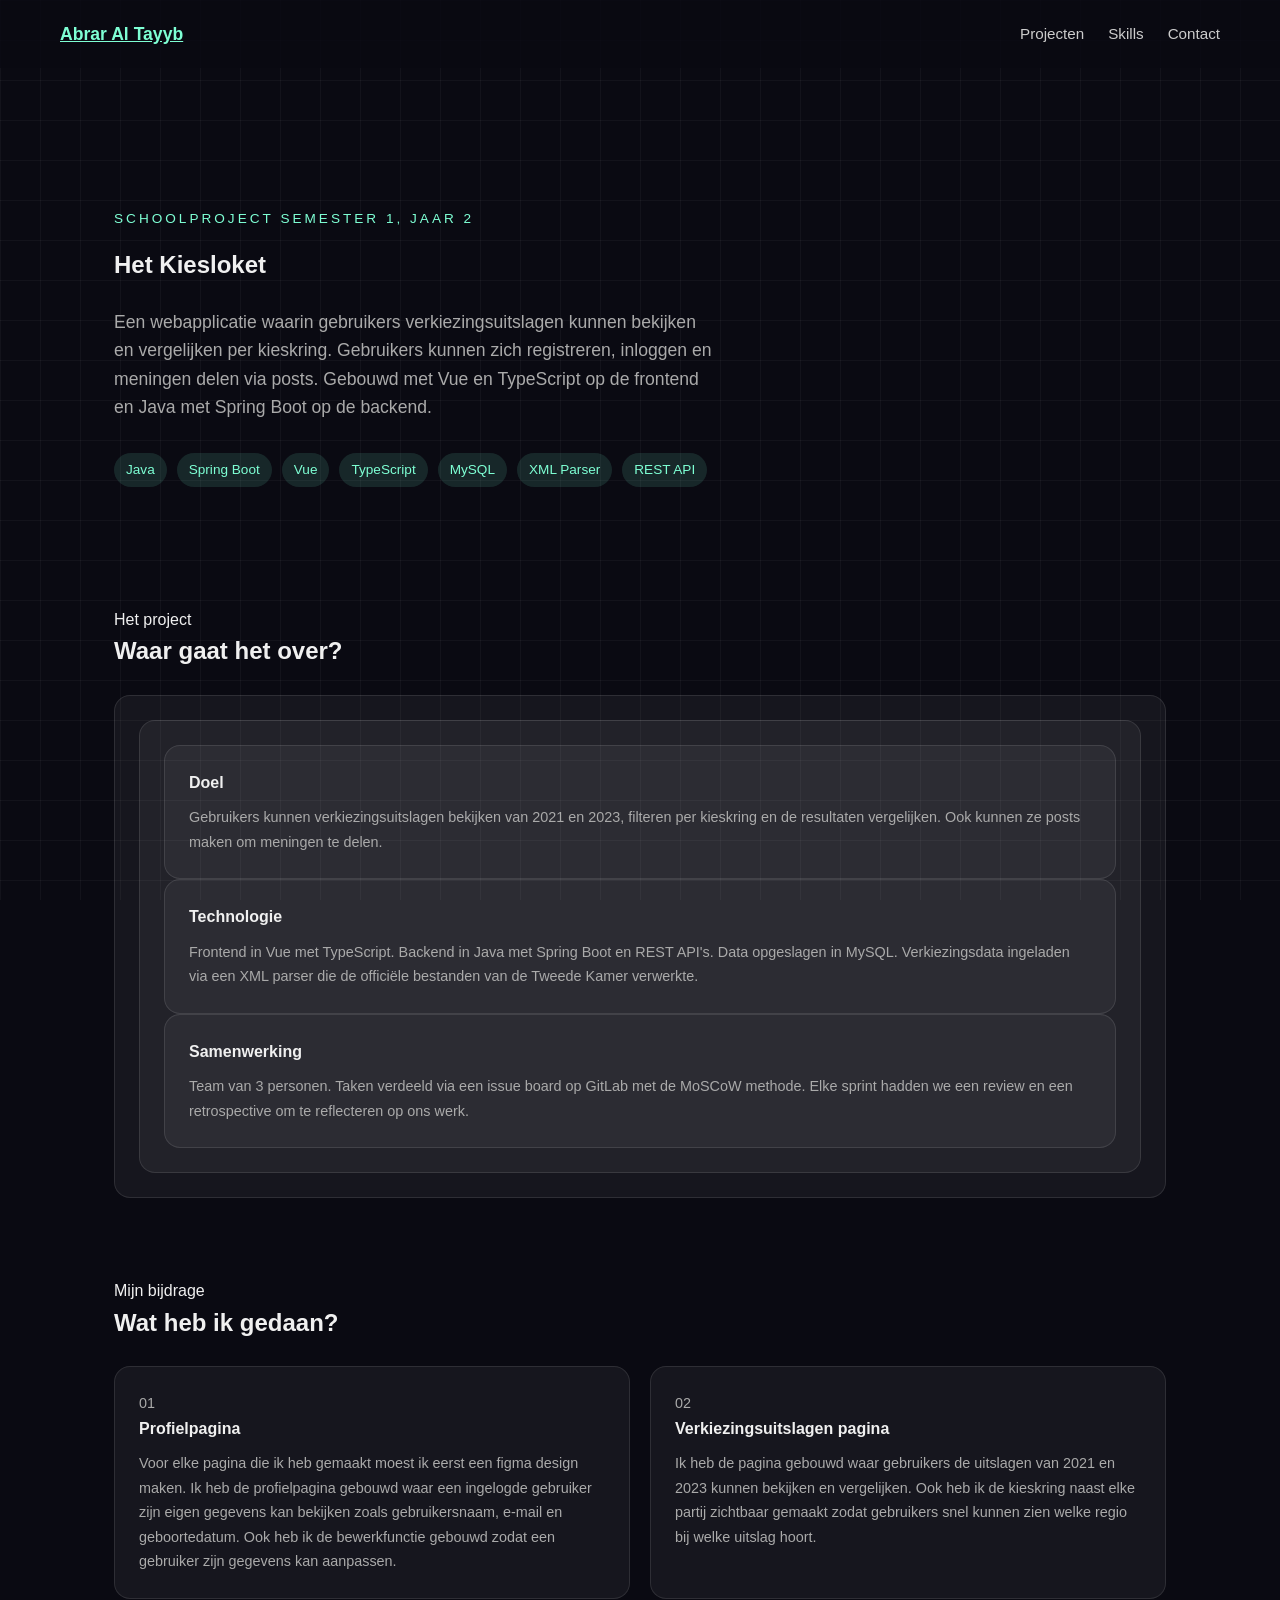
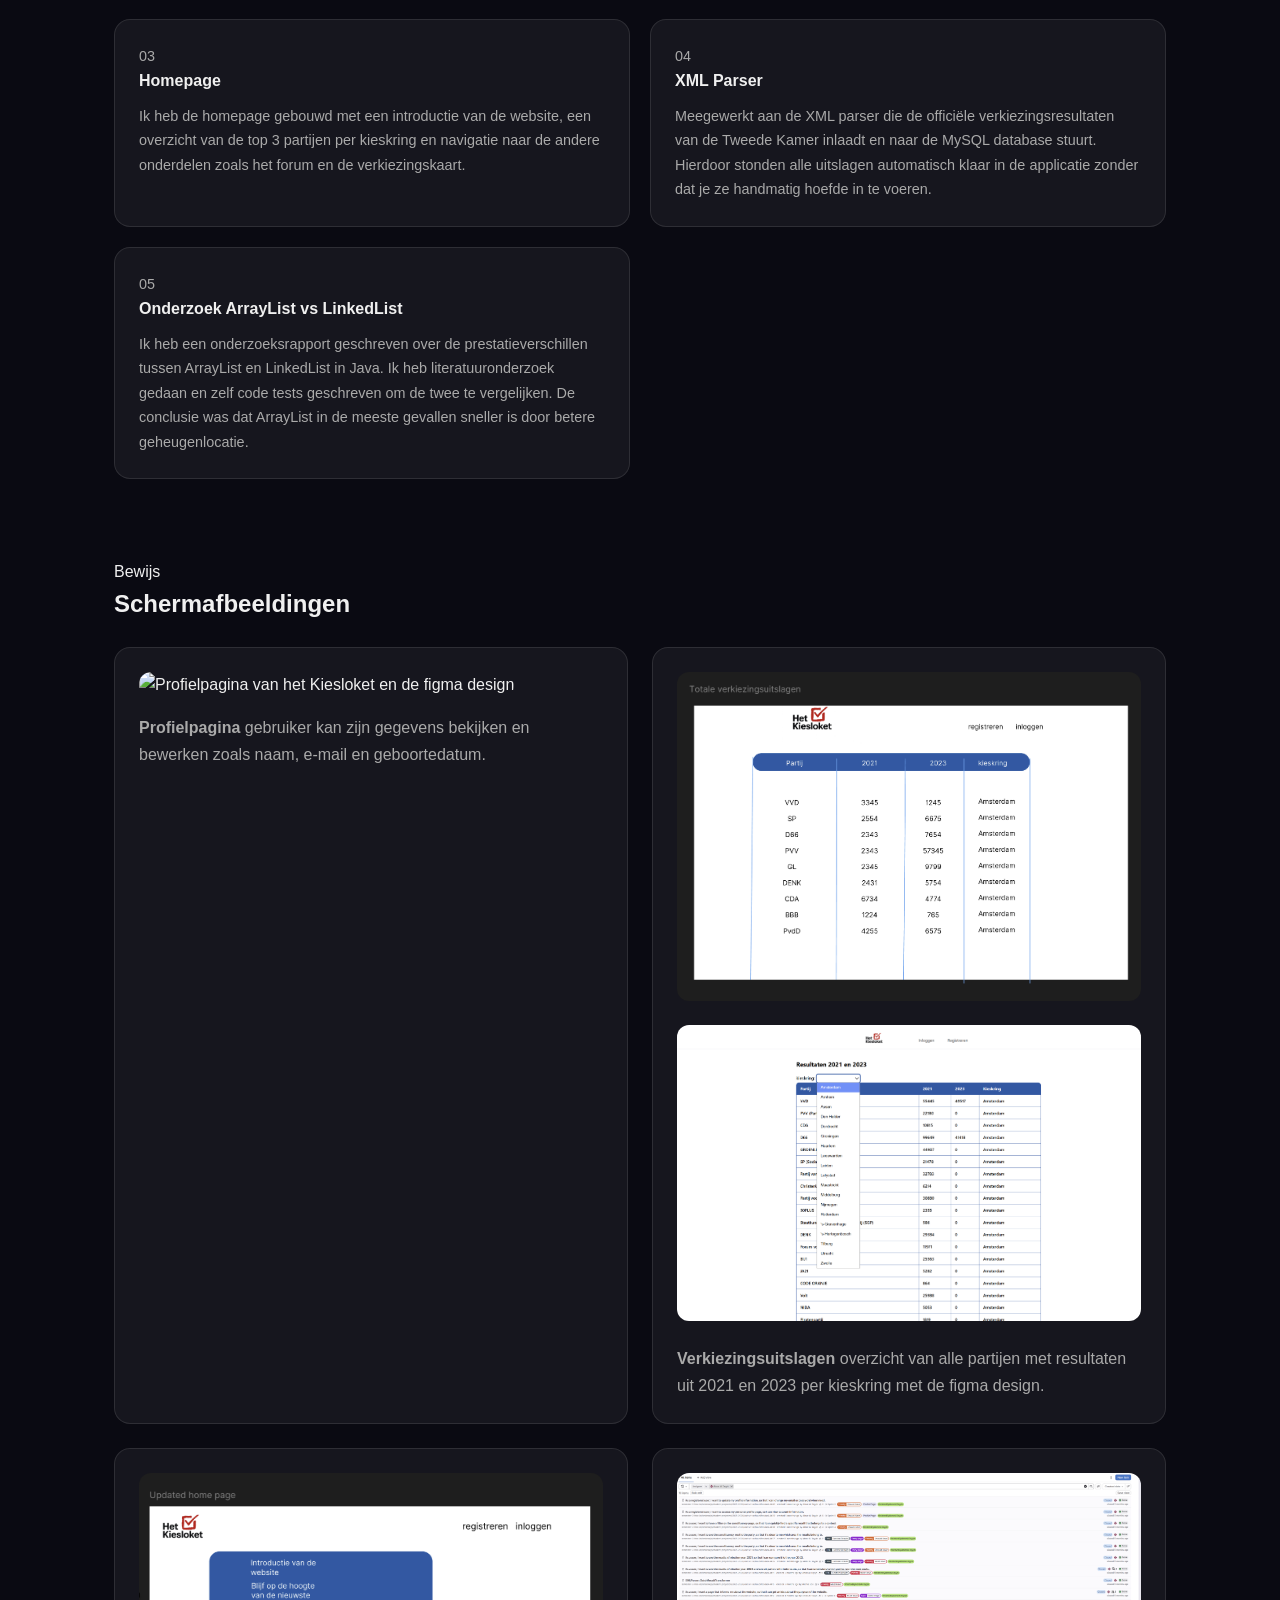
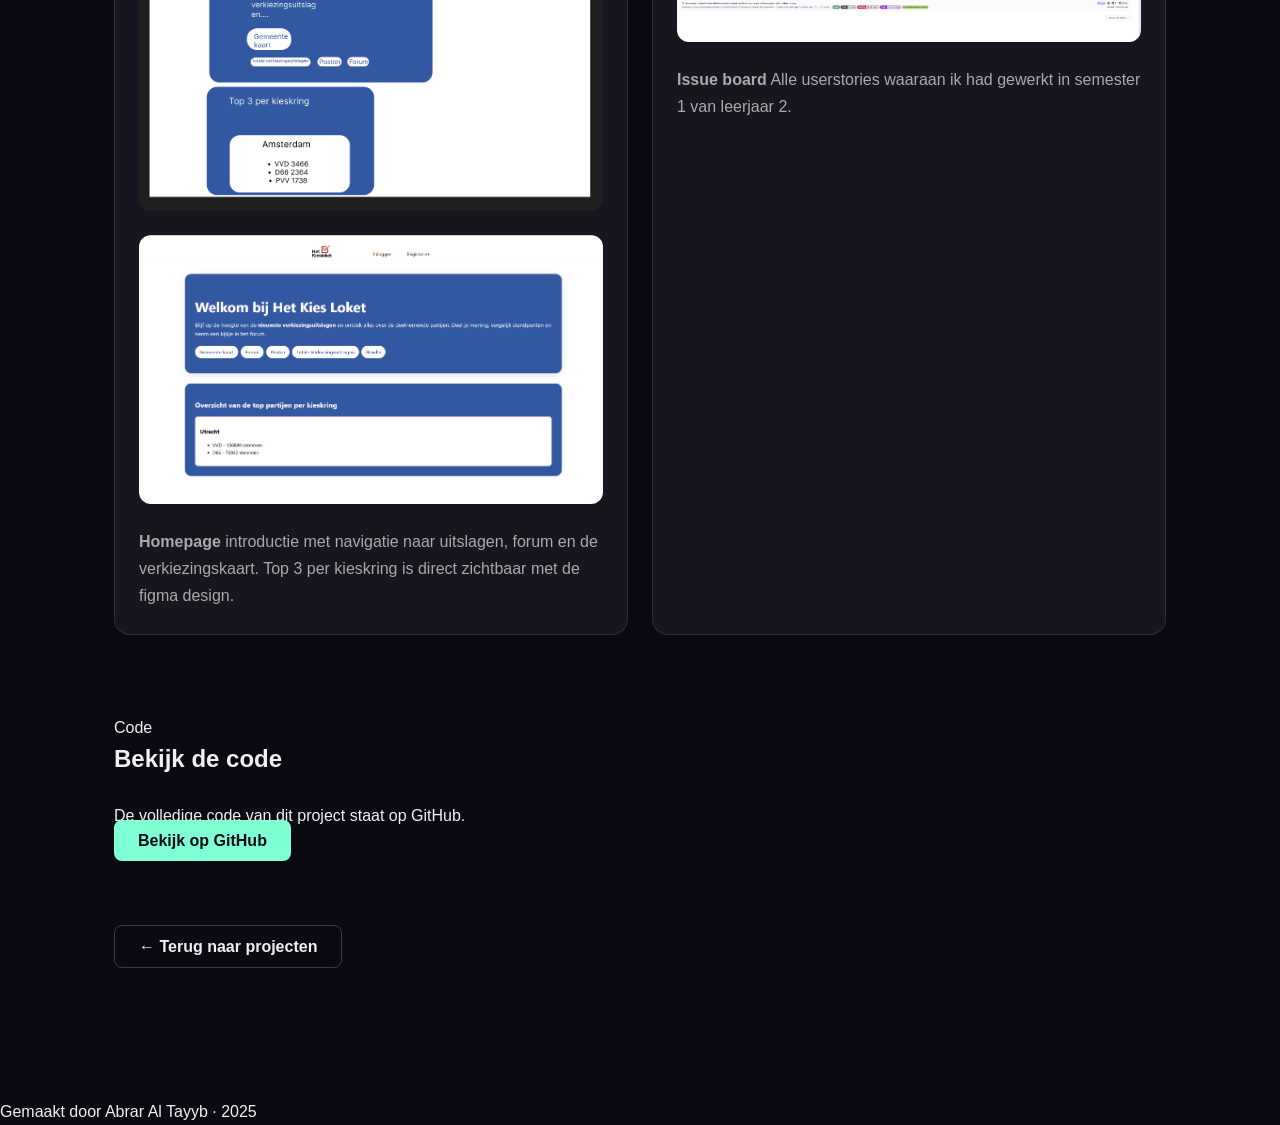
==== commit 22af470e: "fix en feat: had styling gevoegd met behulp van chat." ====
--- a/kiesloket.html
+++ b/kiesloket.html
@@ -162,7 +162,7 @@
           <img src="image/resultatenPagina.png" 
                alt="Verkiezingsuitslagen pagina">
                <img src="image/resultatenPagina1.png"
-               alt="verkeisingsuitslagen pagina"
+               alt="verkeisingsuitslagen pagina">
           <p>
             <strong>Verkiezingsuitslagen</strong> overzicht van alle partijen
             met resultaten uit 2021 en 2023 per kieskring met de figma design.
@@ -174,6 +174,7 @@
                alt="Homepage van het Kiesloket">
           <p>
             <img src="image/homePagina1.png"
+            alt="Homepage van het Kiesloket">
             <strong>Homepage</strong> introductie met navigatie naar
             uitslagen, forum en de verkiezingskaart. Top 3 per kieskring
             is direct zichtbaar met de figma design.
--- a/styling.css
+++ b/styling.css
@@ -9,7 +9,7 @@
 body {
     background-color: #0a0a12;
     color: #f0f0f0;
-    font-family: Arial, sana-serif;
+    font-family: Arial, sans-serif;
     line-height: 1.6;
 }
 
@@ -162,3 +162,102 @@
   font-size: 0.9rem;
   line-height: 1.7;
 }
+
+main {
+  max-width: 1100px;
+  margin: 0 auto;
+  padding: 60px 24px;
+}
+
+section {
+  margin-bottom: 80px;
+}
+
+.project-hero {
+  padding: 80px 0 40px 0;
+}
+
+.project-hero h1,
+section h2 {
+  margin-bottom: 24px;
+}
+
+.project-omschrijving,
+.info-kaart p,
+.tijdlijn-inhoud p,
+.bewijs-kaart p {
+  color: #aaaaaa;
+  line-height: 1.7;
+}
+
+.info-kaart,
+.tijdlijn-inhoud,
+.bewijs-kaart {
+  background: rgba(255,255,255,0.05);
+  border: 1px solid rgba(255,255,255,0.1);
+  border-radius: 16px;
+  padding: 24px;
+}
+
+.bewijs-grid {
+  display: grid;
+  grid-template-columns: repeat(2, 1fr);
+  gap: 24px;
+}
+
+.bewijs-kaart img,
+.bewijs-kaart video {
+  width: 100%;
+  max-height: 350px;
+  object-fit: cover;
+  border-radius: 12px;
+  margin-bottom: 16px;
+}
+
+.tag-rij {
+  display: flex;
+  flex-wrap: wrap;
+  gap: 10px;
+  margin-top: 20px;
+}
+
+.tag {
+  background: rgba(126,255,212,0.12);
+  color: #7effd4;
+  padding: 6px 12px;
+  border-radius: 999px;
+  font-size: 0.85rem;
+}
+
+.tijdlijn {
+  display: grid;
+  gap: 20px;
+}
+
+.tijdlijn-datum {
+  color: #7effd4;
+  font-weight: bold;
+  margin-bottom: 8px;
+}
+
+@media (max-width: 768px) {
+  nav {
+    padding: 20px 24px;
+    flex-direction: column;
+    gap: 16px;
+  }
+
+  .nav-links {
+    flex-wrap: wrap;
+    justify-content: center;
+  }
+
+  .bijdrage-grid,
+  .bewijs-grid {
+    grid-template-columns: 1fr;
+  }
+
+  .hero h1 {
+    font-size: 2.5rem;
+  }
+}
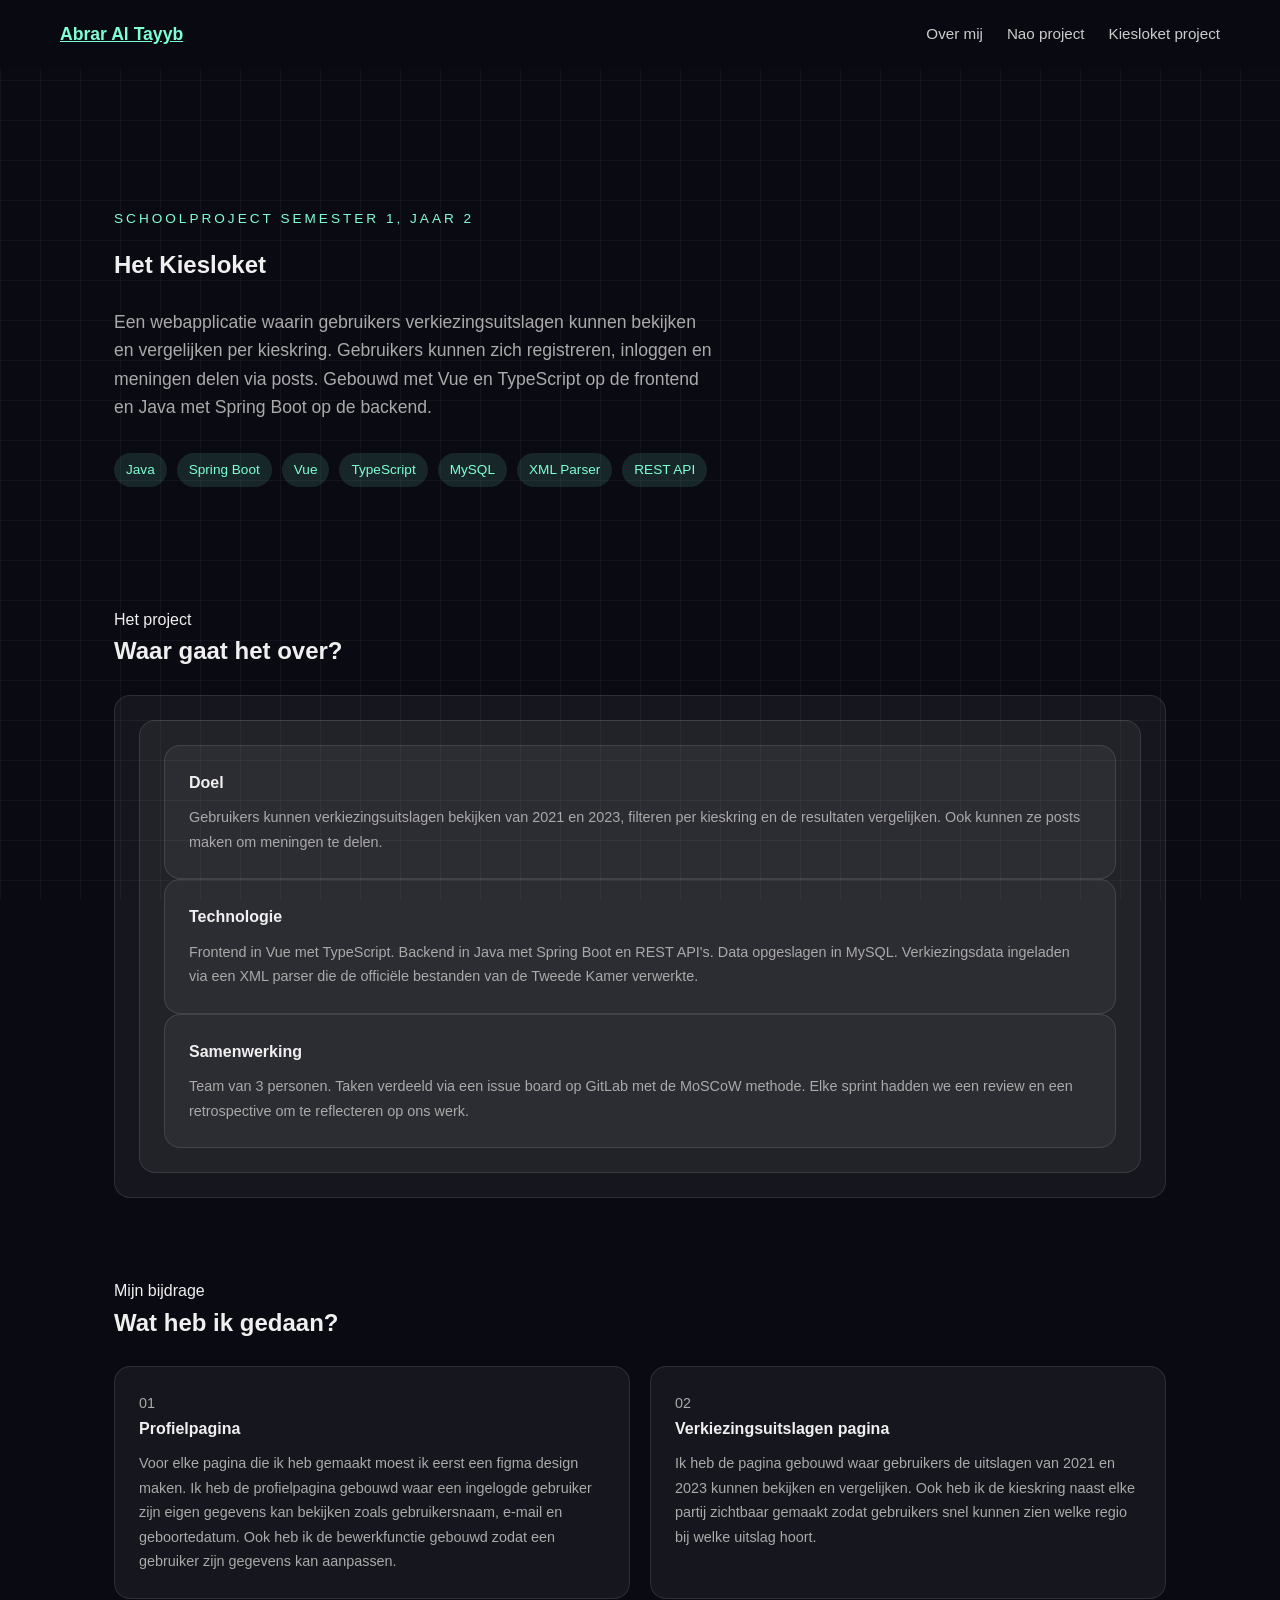
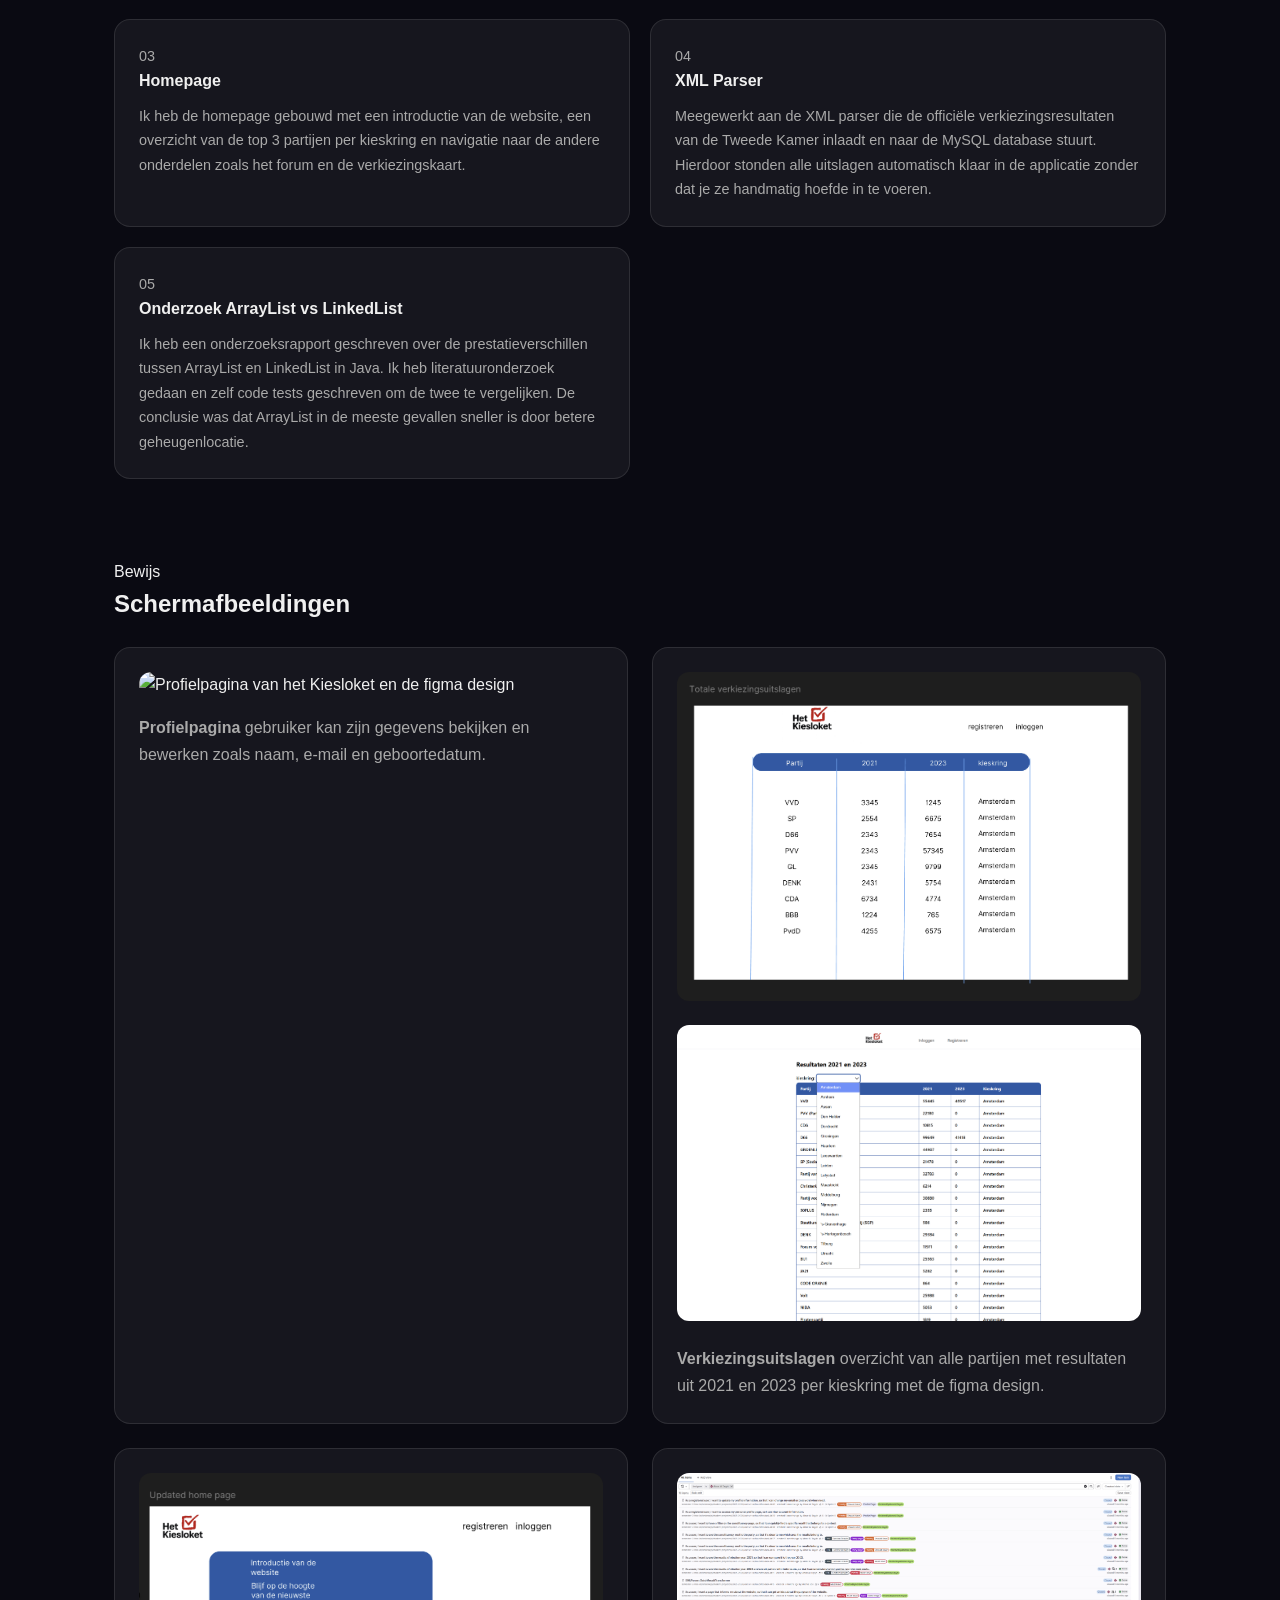
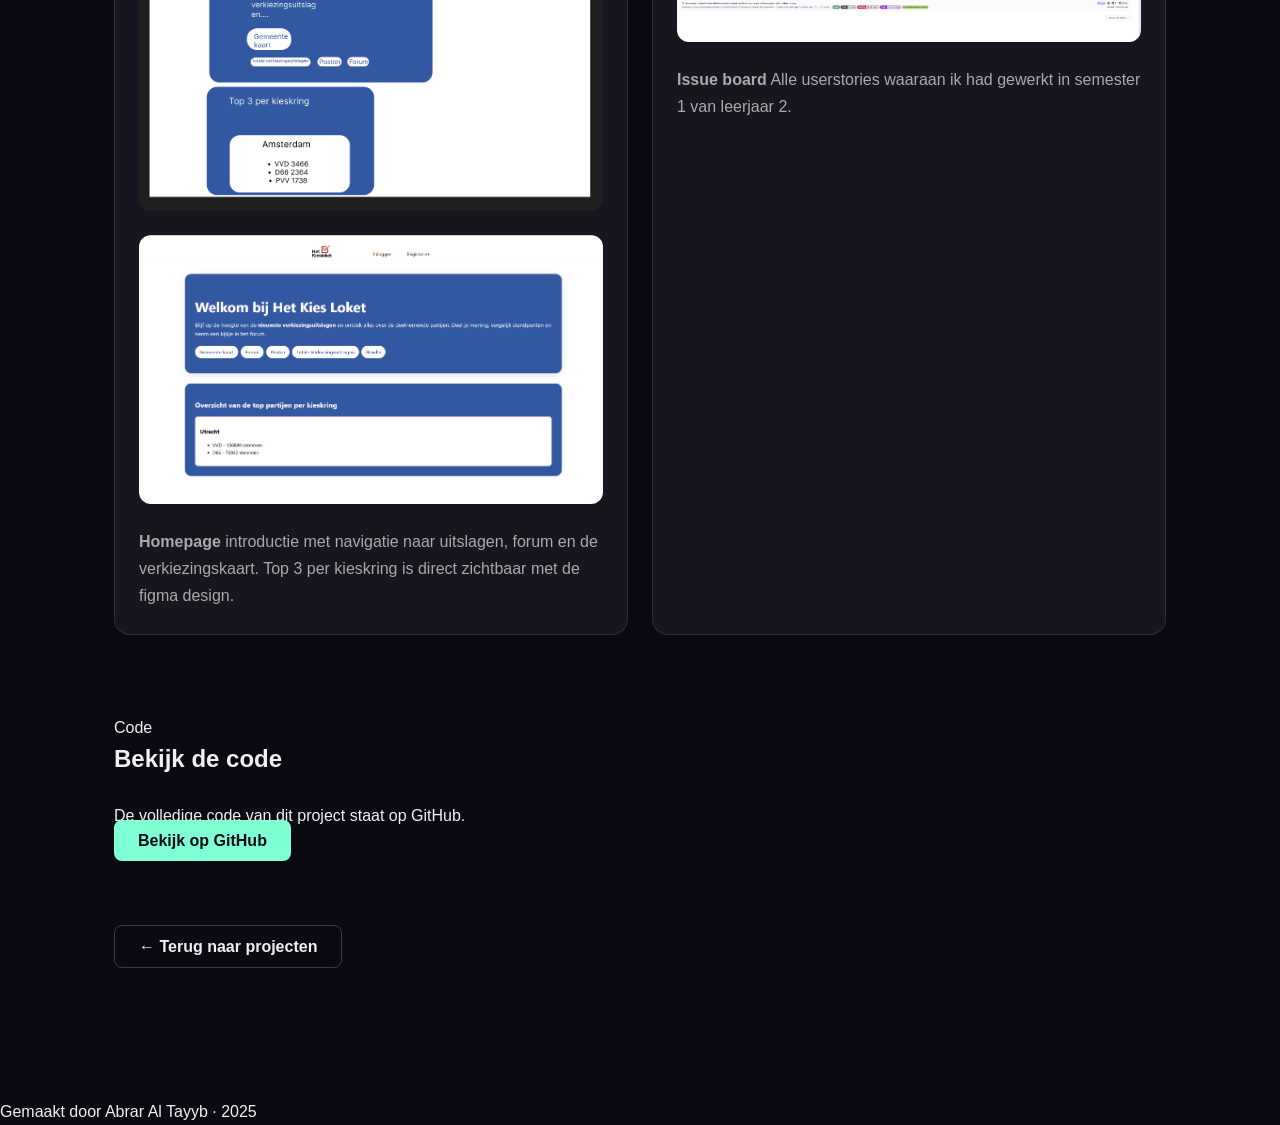
==== commit 327df011: "fix: de links aangepast en sommig ook verwijderd in alle drie de pagina's." ====
--- a/kiesloket.html
+++ b/kiesloket.html
@@ -12,10 +12,11 @@
   <header>
     <nav>
       <a href="index.html" class="logo">Abrar Al Tayyb</a>
+
       <div class="nav-links">
-        <a href="index.html#projecten">Projecten</a>
-        <a href="index.html#skills">Skills</a>
-        <a href="index.html#contact">Contact</a>
+        <a href="profiel.html">Over mij</a>
+        <a href="naoProject.html">Nao project</a>
+        <a href="kiesloket.html">Kiesloket project</a>
       </div>
     </nav>
   </header>
